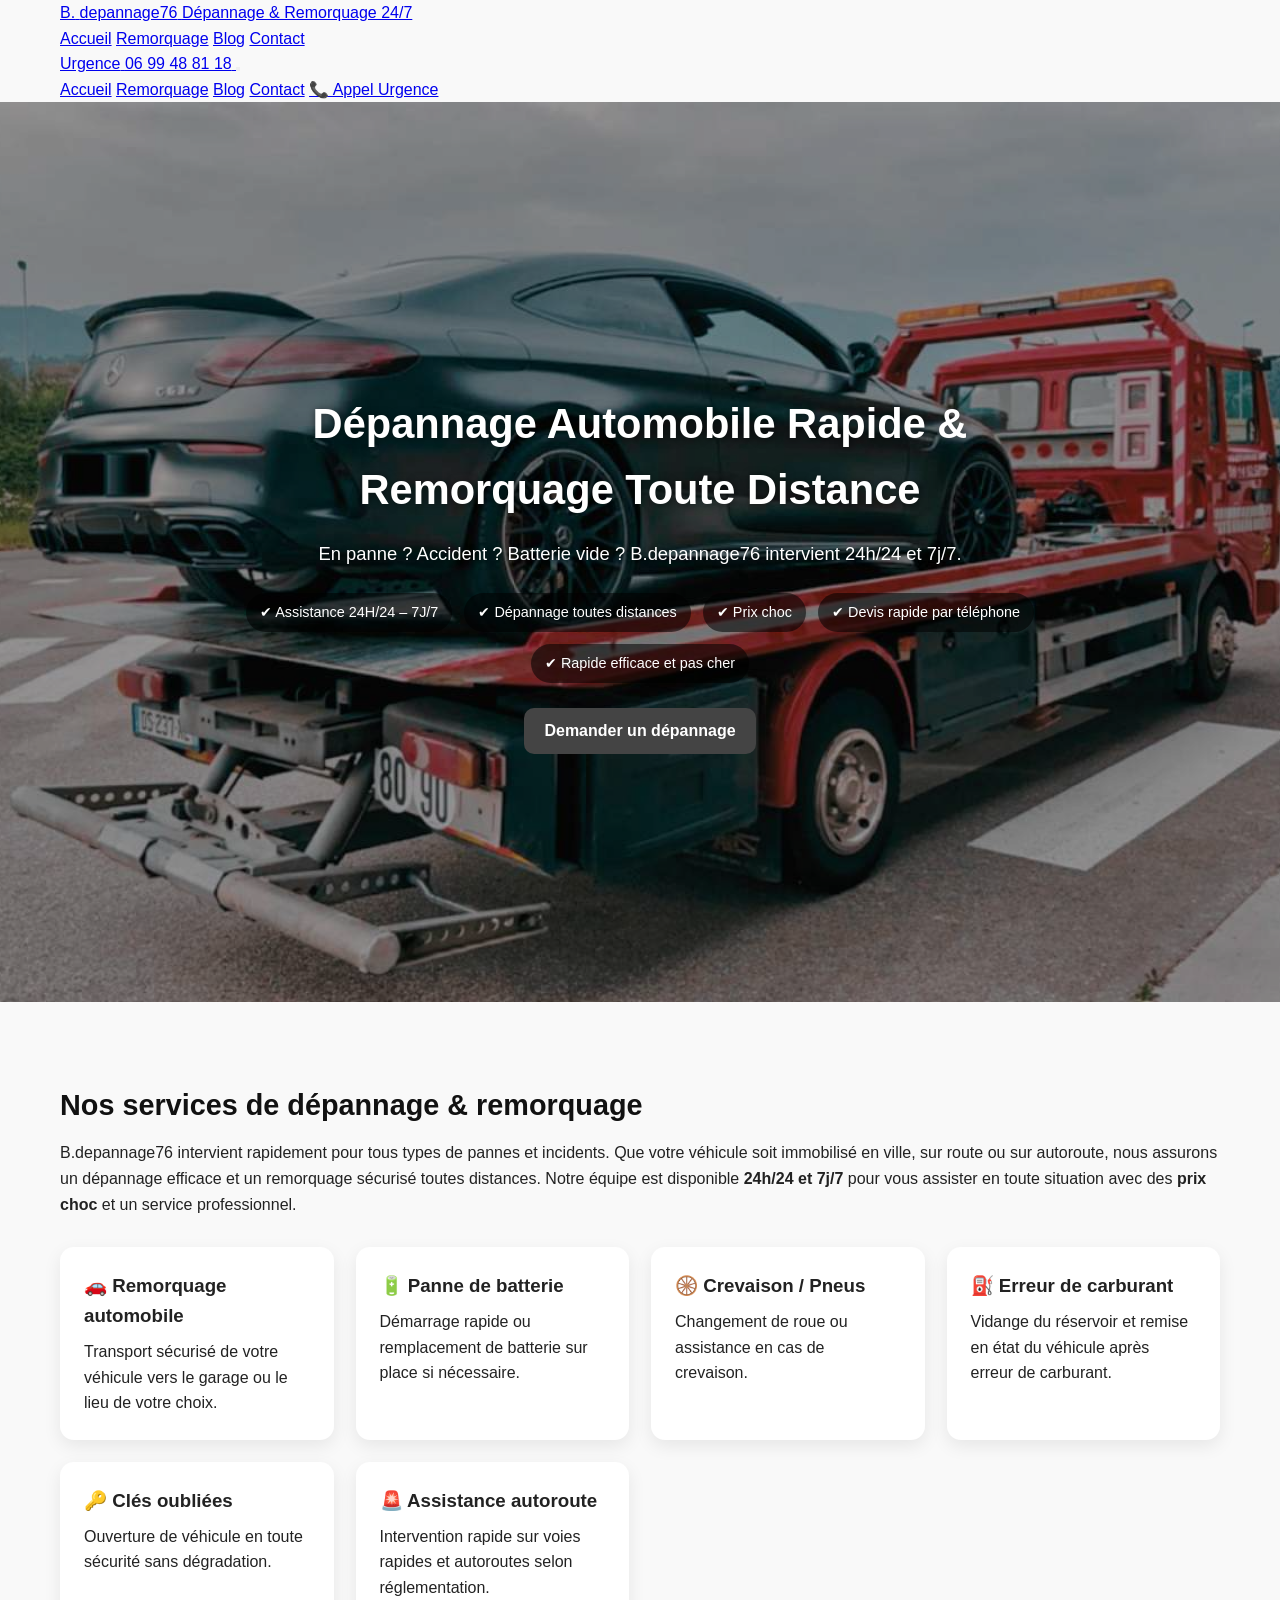
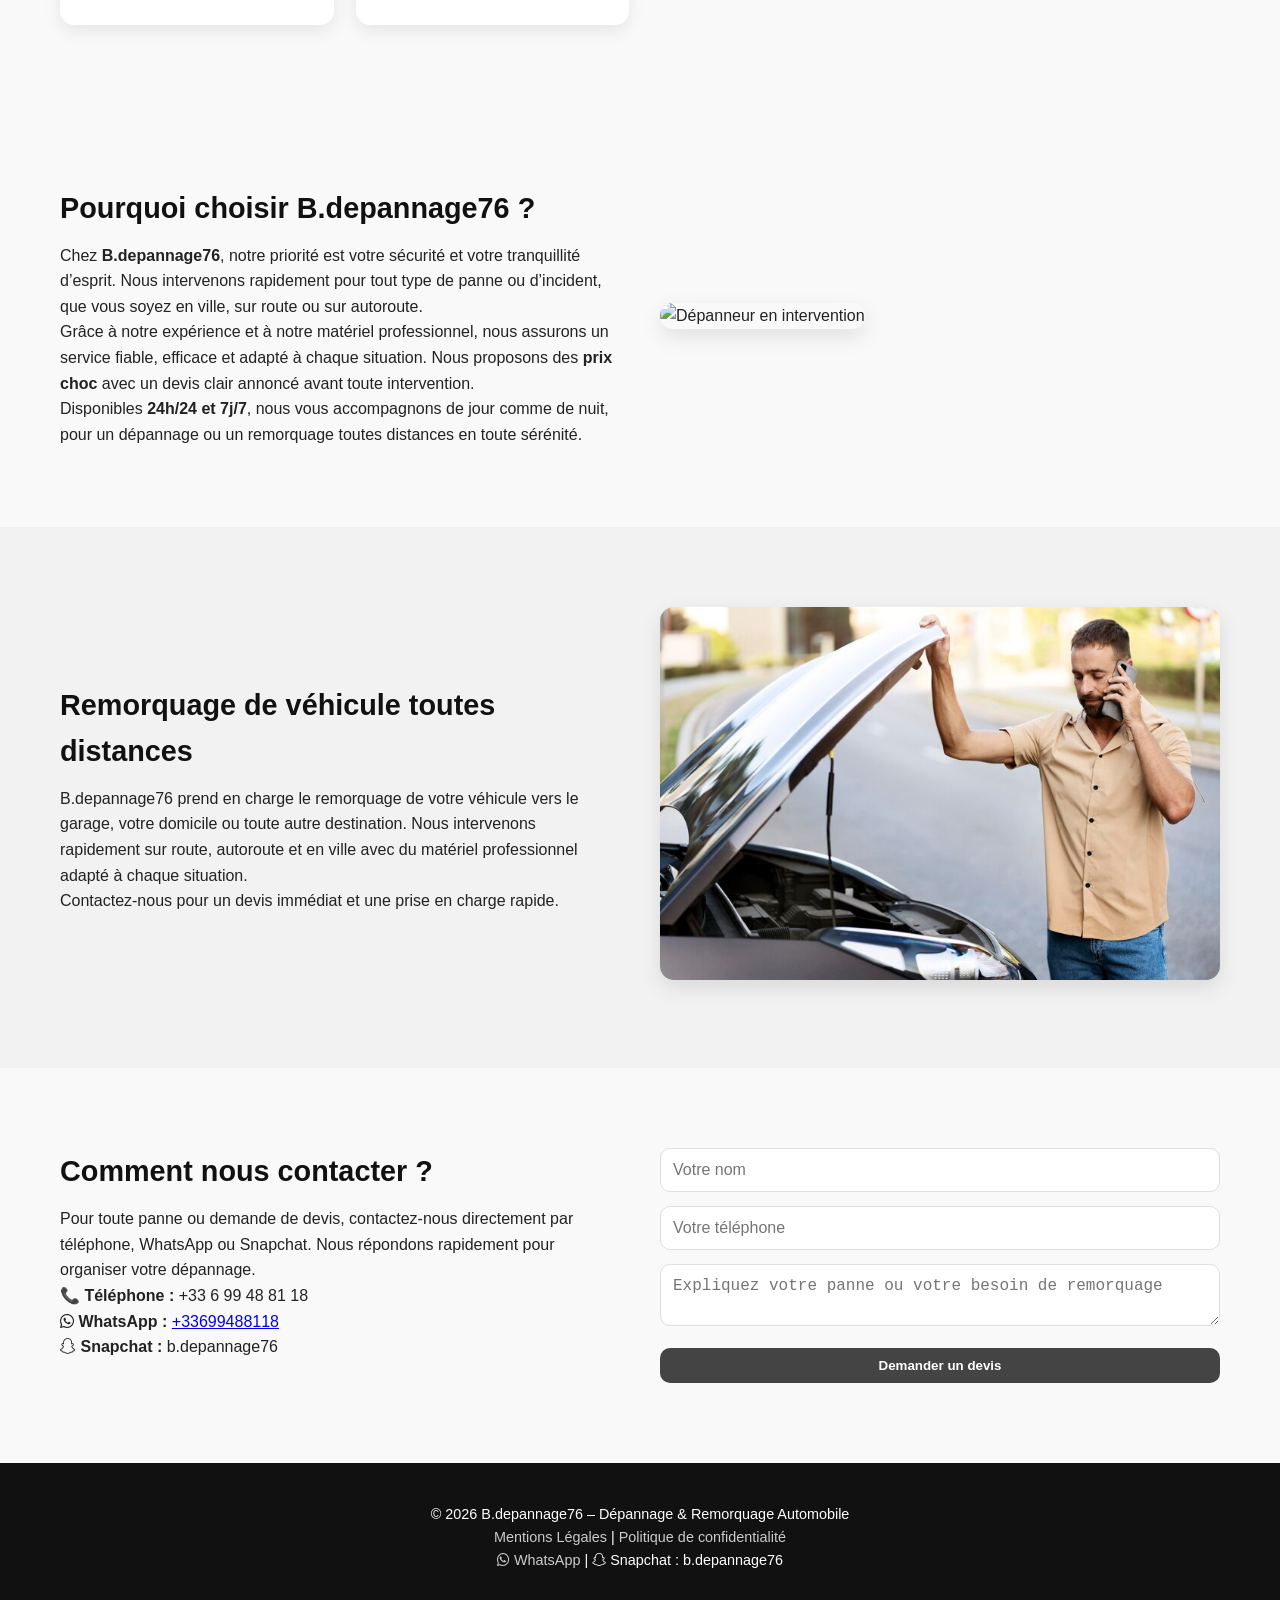
==== index.html @ 9de4a9de "Add files via upload" ====
<!DOCTYPE html>
<html lang="fr">
<head>
    <meta charset="UTF-8">
    <meta name="viewport" content="width=device-width, initial-scale=1.0">
    <title>B.depannage76 – Dépannage & Remorquage 24/7</title>
    <link rel="stylesheet" href="Design/style.css">

    <!-- Font Awesome (logos officiels) -->
    <link rel="stylesheet" href="https://cdnjs.cloudflare.com/ajax/libs/font-awesome/6.5.0/css/all.min.css">
</head>
<body>
   
    <header class="site-header">
  <div class="container header-inner">

    <!-- Brand -->
    <a class="brand" href="index.html" aria-label="B.depannage76 Accueil">
      <span class="brand-logo">B.</span>
      <span class="brand-text">
        <span class="brand-name">depannage76</span>
        <span class="brand-tagline">Dépannage & Remorquage 24/7</span>
      </span>
    </a>

    <!-- Navigation (desktop) -->
    <nav class="site-nav" id="site-nav" aria-label="Navigation principale">
      <a href="index.html" class="nav-link">Accueil</a>
      <a href="remorquage.html" class="nav-link">Remorquage</a>
      <a href="blog.html" class="nav-link">Blog</a>
      <a href="contact.html" class="nav-link">Contact</a>
    </nav>

    <!-- Actions -->
    <div class="header-actions">
      <a class="header-phone" href="tel:+33699488118" aria-label="Appeler le numéro d'urgence">
        <span class="phone-dot" aria-hidden="true"></span>
        <span class="phone-text">Urgence</span>
        <span class="phone-number">06 99 48 81 18</span>
      </a>

      <!-- Hamburger (mobile) -->
      <button class="menu-btn" id="menu-btn" aria-label="Ouvrir le menu" aria-expanded="false" aria-controls="mobile-menu">
        <span class="menu-bars" aria-hidden="true"></span>
      </button>
    </div>

  </div>

  <!-- Mobile menu -->
  <div class="mobile-menu" id="mobile-menu">
    <div class="mobile-menu-inner container">
      <a href="index.html" class="mobile-link">Accueil</a>
      <a href="remorquage.html" class="mobile-link">Remorquage</a>
      <a href="blog.html" class="mobile-link">Blog</a>
      <a href="contact.html" class="mobile-link">Contact</a>

      <a class="mobile-call" href="tel:+33699488118">📞 Appel Urgence</a>
    </div>
  </div>
</header>



 <section class="hero">
    <img src="Images/depannage.jpg" alt="Voiture dépannage" class="hero-img">
    <div class="hero-content">
        <h1>Dépannage Automobile Rapide & Remorquage Toute Distance</h1>
        <p>En panne ? Accident ? Batterie vide ? B.depannage76 intervient 24h/24 et 7j/7.</p>

        <div class="hero-features">
            <span>✔ Assistance 24H/24 – 7J/7</span>
            <span>✔ Dépannage toutes distances</span>
            <span>✔ Prix choc</span>
            <span>✔ Devis rapide par téléphone</span>
            <span>✔ Rapide efficace et pas cher</span>
        </div>

        <a href="tel:+33699488118" class="btn btn-primary">Demander un dépannage</a>
    </div>
</section>

   <!-- SERVICES -->
<section id="services" class="section services-section">
  <div class="container">
    
    <h2>Nos services de dépannage & remorquage</h2>

    <p class="services-intro">
      B.depannage76 intervient rapidement pour tous types de pannes et incidents.
      Que votre véhicule soit immobilisé en ville, sur route ou sur autoroute,
      nous assurons un dépannage efficace et un remorquage sécurisé toutes distances.
      Notre équipe est disponible <strong>24h/24 et 7j/7</strong> pour vous assister
      en toute situation avec des <strong>prix choc</strong> et un service professionnel.
    </p>

    <div class="services-grid">
      <div class="service-box">
        <h3>🚗 Remorquage automobile</h3>
        <p>Transport sécurisé de votre véhicule vers le garage ou le lieu de votre choix.</p>
      </div>

      <div class="service-box">
        <h3>🔋 Panne de batterie</h3>
        <p>Démarrage rapide ou remplacement de batterie sur place si nécessaire.</p>
      </div>

      <div class="service-box">
        <h3>🛞 Crevaison / Pneus</h3>
        <p>Changement de roue ou assistance en cas de crevaison.</p>
      </div>

      <div class="service-box">
        <h3>⛽ Erreur de carburant</h3>
        <p>Vidange du réservoir et remise en état du véhicule après erreur de carburant.</p>
      </div>

      <div class="service-box">
        <h3>🔑 Clés oubliées</h3>
        <p>Ouverture de véhicule en toute sécurité sans dégradation.</p>
      </div>

      <div class="service-box">
        <h3>🚨 Assistance autoroute</h3>
        <p>Intervention rapide sur voies rapides et autoroutes selon réglementation.</p>
      </div>
    </div>

  </div>
</section>

    <!-- POURQUOI CHOISIR -->
    <section id="avantages" class="section">
        <div class="container about-grid">
            
            <div>
                <h2>Pourquoi choisir B.depannage76 ?</h2>
                <p>
                    Chez <strong>B.depannage76</strong>, notre priorité est votre sécurité et votre tranquillité d’esprit.
                    Nous intervenons rapidement pour tout type de panne ou d’incident, que vous soyez en ville,
                    sur route ou sur autoroute.
                </p>

                <p>
                    Grâce à notre expérience et à notre matériel professionnel, nous assurons un service fiable,
                    efficace et adapté à chaque situation. Nous proposons des <strong>prix choc</strong> avec
                    un devis clair annoncé avant toute intervention.
                </p>

                <p>
                    Disponibles <strong>24h/24 et 7j/7</strong>, nous vous accompagnons de jour comme de nuit,
                    pour un dépannage ou un remorquage toutes distances en toute sérénité.
                </p>
            </div>

            <div>
                <img src="https://images.unsplash.com/photo-1600661653561-629509216228?q=80&w=1200&auto=format&fit=crop" alt="Dépanneur en intervention">
            </div>

        </div>
    </section>

    <!-- REMORQUAGE -->
    <section class="section section-light">
        <div class="container about-grid">
            <div>
                <h2>Remorquage de véhicule toutes distances</h2>
                <p>
                    B.depannage76 prend en charge le remorquage de votre véhicule vers le garage,
                    votre domicile ou toute autre destination. Nous intervenons rapidement sur route,
                    autoroute et en ville avec du matériel professionnel adapté à chaque situation.
                </p>
                <p>
                    Contactez-nous pour un devis immédiat et une prise en charge rapide.
                </p>
            </div>

            <div>
                <img src="Images/appel.jpg" alt="Remorquage de véhicule">
            </div>
        </div>
    </section>

    <!-- CONTACT -->
    <section id="contact" class="section">
        <div class="container contact-grid">
            <div>
                <h2>Comment nous contacter ?</h2>
                <p>
                    Pour toute panne ou demande de devis, contactez-nous directement par téléphone,
                    WhatsApp ou Snapchat. Nous répondons rapidement pour organiser votre dépannage.
                </p>

                <p><strong>📞 Téléphone :</strong> +33 6 99 48 81 18</p>

                <p>
                    <i class="fa-brands fa-whatsapp"></i>
                    <strong>WhatsApp :</strong> 
                    <a href="https://wa.me/33699488118" target="_blank">+33699488118</a>
                </p>

                <p>
                    <i class="fa-brands fa-snapchat"></i>
                    <strong>Snapchat :</strong> b.depannage76
                </p>
            </div>

            <form class="contact-form">
                <input type="text" placeholder="Votre nom" required>
                <input type="tel" placeholder="Votre téléphone" required>
                <textarea placeholder="Expliquez votre panne ou votre besoin de remorquage"></textarea>
                <button type="submit" class="btn btn-primary">Demander un devis</button>
            </form>
        </div>
    </section>

    <!-- FOOTER -->
    <footer class="footer">
        <p>© 2026 B.depannage76 – Dépannage & Remorquage Automobile</p>
        <p>
            <a href="#">Mentions Légales</a> | 
            <a href="#">Politique de confidentialité</a>
        </p>
        <p>
            <a href="https://wa.me/33699488118" target="_blank">
                <i class="fa-brands fa-whatsapp"></i> WhatsApp
            </a> |
            <span>
                <i class="fa-brands fa-snapchat"></i> Snapchat : b.depannage76
            </span>
        </p>
    </footer>

    <!-- BOUTON APPEL MOBILE -->
    <div class="call-fixed">
        <a href="tel:+33699488118">📞 Appel Dépannage Urgence</a>
    </div>
<script>
  const btn = document.getElementById('menu-btn');
  const menu = document.getElementById('mobile-menu');

  btn.addEventListener('click', () => {
    const isOpen = menu.classList.toggle('open');
    btn.setAttribute('aria-expanded', isOpen ? 'true' : 'false');
  });
</script>


</body>
</html>
---- Design/style.css ----
/* =========================================================
   RESET + BASE
========================================================= */
* {
  margin: 0;
  padding: 0;
  box-sizing: border-box;
}

html, body {
  width: 100%;
}

body {
  font-family: "Segoe UI", Tahoma, Geneva, Verdana, sans-serif;
  line-height: 1.6;
  color: #222;
  background: #f9f9f9;
}

/* =========================================================
   CONTAINER
========================================================= */
.container {
  width: 100%;
  max-width: 1200px;
  margin: auto;
  padding: 0 20px;
}

/* =========================================================
   TOPBAR
========================================================= */
.topbar {
  background: #111;
  color: #fff;
  text-align: center;
  font-weight: 700;
  padding: 8px 10px;
  font-size: 0.9rem;
}

/* =========================================================
   HEADER PRO (LOGO + NAV + BOUTON URGENCE + MENU MOBILE)
   IMPORTANT : ce header utilise tes classes actuelles :
   .header .header-content .logo .nav .btn-call .menu-toggle
========================================================= */
.header {
  position: sticky;
  top: 0;
  z-index: 2000;
  background: rgba(255, 255, 255, 0.92);
  backdrop-filter: blur(8px);
  border-bottom: 1px solid rgba(0,0,0,0.06);
}

/* structure propre */
.header-content {
  display: flex;
  align-items: center;
  justify-content: space-between;
  gap: 16px;
  padding: 12px 0;
  position: relative;
}

/* Logo */
.logo {
  display: flex;
  align-items: center;
  gap: 10px;
  font-weight: 900;
  color: #111;
  text-decoration: none;
  white-space: nowrap;
  font-size: 1.35rem;
}

/* NAV desktop */
.nav {
  display: flex;
  align-items: center;
  gap: 22px;
}

.nav a {
  position: relative;
  text-decoration: none;
  color: #222;
  font-weight: 650;
  font-size: 0.95rem;
  padding: 10px 2px;
  opacity: 0.9;
  transition: opacity .2s, color .2s;
}

.nav a:hover {
  opacity: 1;
  color: #000;
}

/* underline hover */
.nav a::after {
  content: "";
  position: absolute;
  left: 0;
  bottom: 4px;
  width: 0%;
  height: 2px;
  background: #111;
  border-radius: 999px;
  transition: width .2s;
}

.nav a:hover::after {
  width: 100%;
}

/* Bouton urgence (desktop) */
.btn-call {
  display: inline-flex;
  align-items: center;
  gap: 10px;
  padding: 10px 14px;
  border-radius: 999px;
  background: #111;
  color: #fff;
  text-decoration: none;
  font-weight: 800;
  white-space: nowrap;
  box-shadow: 0 6px 18px rgba(0,0,0,0.12);
  transition: transform .15s, box-shadow .15s;
}

.btn-call:hover {
  transform: translateY(-1px);
  box-shadow: 0 10px 24px rgba(0,0,0,0.16);
}

/* Menu burger (mobile) */
.menu-toggle {
  display: none;
  width: 44px;
  height: 44px;
  border-radius: 12px;
  border: 1px solid rgba(0,0,0,0.10);
  background: #fff;
  cursor: pointer;
  position: relative;
}

/* On dessine les 3 barres */
.menu-toggle::before,
.menu-toggle::after,
.menu-toggle span {
  content: "";
  position: absolute;
  left: 50%;
  width: 20px;
  height: 2px;
  background: #111;
  border-radius: 999px;
  transform: translateX(-50%);
}

.menu-toggle::before { top: 14px; }
.menu-toggle span     { top: 21px; }
.menu-toggle::after  { top: 28px; }

/* =========================================================
   BUTTONS GENERIQUES
========================================================= */
.btn {
  display: inline-block;
  text-decoration: none;
  padding: 10px 20px;
  border-radius: 10px;
  font-weight: 800;
  cursor: pointer;
  border: none;
  transition: .2s;
}

.btn-primary {
  background: #444;
  color: #fff;
}

.btn-primary:hover {
  background: #222;
}

/* =========================================================
   HERO
========================================================= */
.hero {
  position: relative;
  min-height: 100vh;
  display: flex;
  align-items: center;
  justify-content: center;
  text-align: center;
  padding: 100px 20px 60px;
  overflow: hidden;
}

/* image hero en <img class="hero-img"> */
.hero-img {
  position: absolute;
  inset: 0;
  width: 100%;
  height: 100%;
  object-fit: cover;
  object-position: center;
  z-index: -2;
}

/* léger voile pour lisibilité */
.hero::before {
  content: "";
  position: absolute;
  inset: 0;
  background: rgba(0,0,0,0.35);
  z-index: -1;
}

.hero-content {
  position: relative;
  z-index: 1;
  max-width: 900px;
}

.hero h1 {
  font-size: 2.6rem;
  margin-bottom: 15px;
  color: #fff;
  text-shadow: 1px 1px 8px rgba(0,0,0,0.6);
}

.hero p {
  font-size: 1.15rem;
  margin-bottom: 25px;
  color: #fff;
  text-shadow: 1px 1px 6px rgba(0,0,0,0.6);
}

.hero-features {
  display: flex;
  flex-wrap: wrap;
  justify-content: center;
  gap: 12px;
  margin-bottom: 25px;
}

.hero-features span {
  background: rgba(0,0,0,0.55);
  padding: 8px 14px;
  border-radius: 999px;
  font-size: 0.9rem;
  color: #fff;
}

/* =========================================================
   SECTIONS
========================================================= */
.section {
  padding: 80px 0;
}

.section-light {
  background: #f2f2f2;
}

.section h2 {
  margin-bottom: 12px;
  font-size: 1.8rem;
  color: #111;
}

/* =========================================================
   SERVICES
========================================================= */
.services-grid {
  display: grid;
  grid-template-columns: repeat(auto-fit, minmax(250px, 1fr));
  gap: 22px;
  margin-top: 30px;
}

.service-box {
  background: #fff;
  padding: 24px;
  border-radius: 14px;
  box-shadow: 0 6px 18px rgba(0,0,0,0.08);
  transition: transform .2s, box-shadow .2s;
}

.service-box:hover {
  transform: translateY(-4px);
  box-shadow: 0 10px 26px rgba(0,0,0,0.12);
}

.service-box h3 {
  margin-bottom: 8px;
}

/* =========================================================
   ABOUT GRID
========================================================= */
.about-grid {
  display: grid;
  grid-template-columns: 1fr 1fr;
  gap: 40px;
  align-items: center;
}

.about-grid img {
  width: 100%;
  border-radius: 14px;
  box-shadow: 0 8px 22px rgba(0,0,0,0.10);
}

/* =========================================================
   CONTACT
========================================================= */
.contact-grid {
  display: grid;
  grid-template-columns: 1fr 1fr;
  gap: 40px;
}

.contact-form input,
.contact-form textarea {
  width: 100%;
  padding: 12px 12px;
  margin-bottom: 14px;
  border: 1px solid #ddd;
  border-radius: 10px;
  font-size: 1rem;
  outline: none;
}

.contact-form input:focus,
.contact-form textarea:focus {
  border-color: #999;
}

.contact-form button {
  width: 100%;
}

/* =========================================================
   FOOTER
========================================================= */
.footer {
  background: #111;
  color: #fff;
  text-align: center;
  padding: 40px 20px;
  font-size: 0.9rem;
}

.footer a {
  color: #ccc;
  text-decoration: none;
}

.footer a:hover {
  text-decoration: underline;
}

/* =========================================================
   BOUTON APPEL FIXE (MOBILE)
========================================================= */
.call-fixed {
  display: none;
  position: fixed;
  bottom: 18px;
  left: 50%;
  transform: translateX(-50%);
  z-index: 3000;
  width: calc(100% - 24px);
  max-width: 420px;
}

.call-fixed a {
  display: block;
  width: 100%;
  text-align: center;
  background: #111;
  color: #fff;
  padding: 14px 18px;
  border-radius: 999px;
  text-decoration: none;
  font-weight: 900;
  box-shadow: 0 10px 24px rgba(0,0,0,0.18);
}

/* =========================================================
   RESPONSIVE
========================================================= */
@media (max-width: 992px) {
  .about-grid,
  .contact-grid {
    grid-template-columns: 1fr;
  }

  .hero h1 { font-size: 2.1rem; }
  .hero p { font-size: 1rem; }
}

@media (max-width: 900px) {
  /* nav disparaît + burger apparaît */
  .nav { display: none; }
  .menu-toggle { display: inline-block; }

  /* bouton urgence desktop peut rester OU disparaître */
  .btn-call {
    padding: 10px 12px;
    font-size: 0.95rem;
  }
}

/* menu mobile déroulant (utilise .nav.active) */
@media (max-width: 768px) {
  .btn-call { display: none; } /* plus propre : on utilise call-fixed */

  .nav {
    position: absolute;
    top: 64px;
    left: 0;
    width: 100%;
    background: #fff;
    flex-direction: column;
    align-items: center;
    display: none;
    padding: 12px 0 16px;
    border-top: 1px solid rgba(0,0,0,0.06);
    box-shadow: 0 10px 24px rgba(0,0,0,0.10);
    z-index: 2500;
  }

  .nav a {
    width: 100%;
    text-align: center;
    padding: 14px 0;
    border-top: 1px solid #eee;
    font-size: 1rem;
  }

  .nav.active {
    display: flex;
  }

  .hero { padding-top: 120px; }
  .call-fixed { display: block; }
}

@media (max-width: 520px) {
  .logo { font-size: 1.15rem; }
  .hero h1 { font-size: 1.7rem; }
  .hero p  { font-size: 0.95rem; }
}
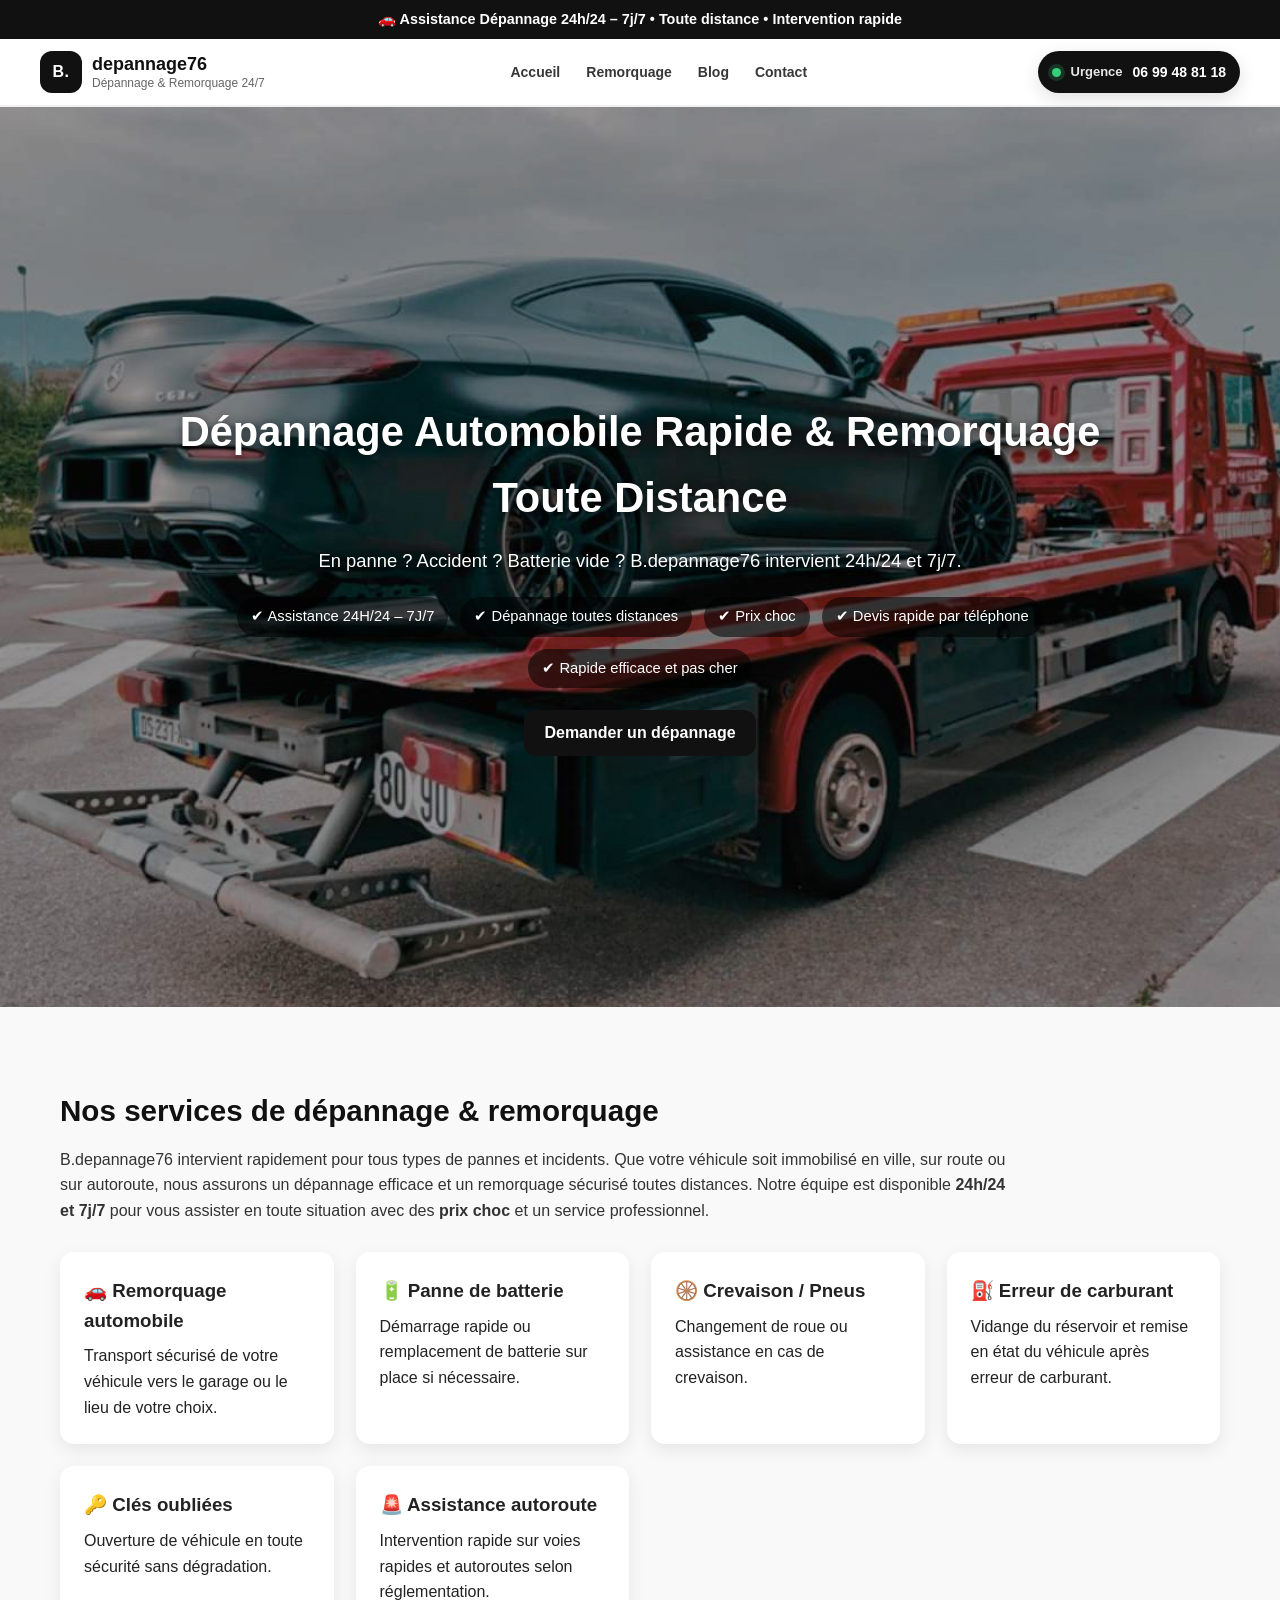
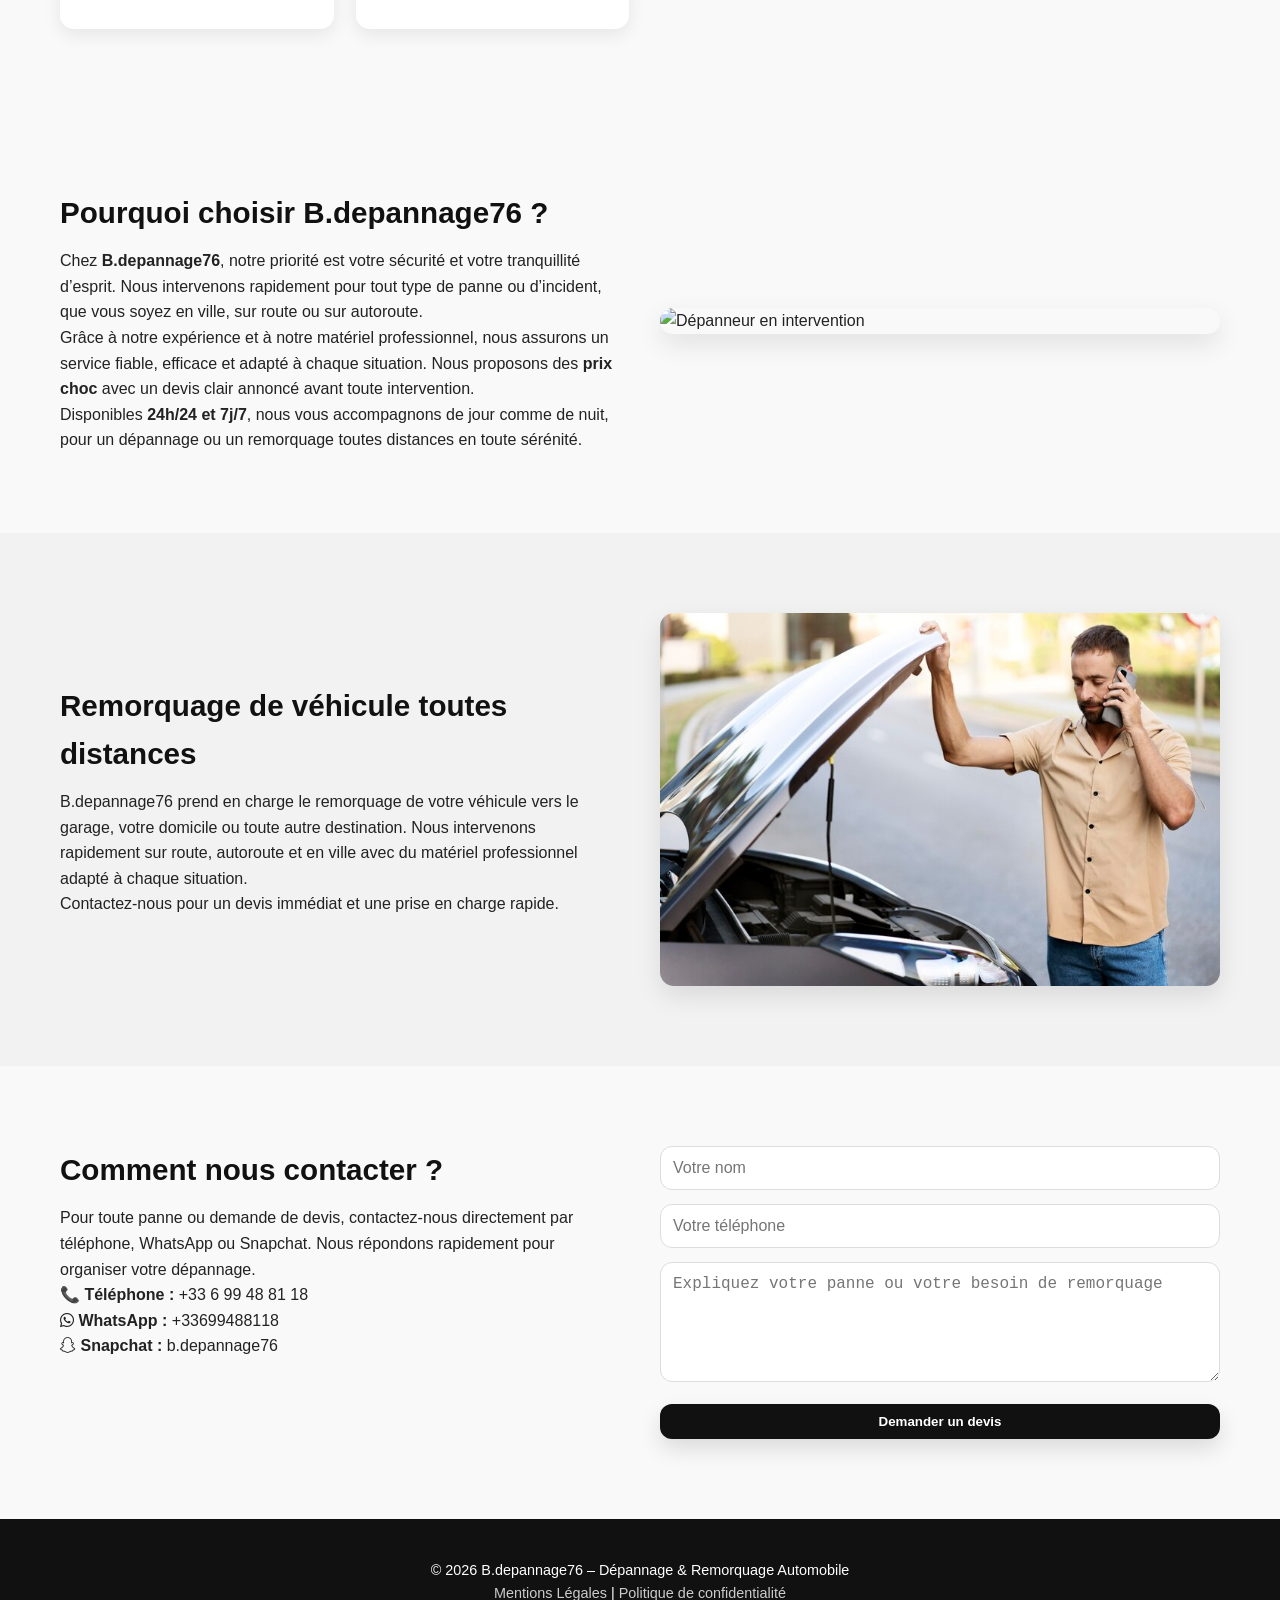
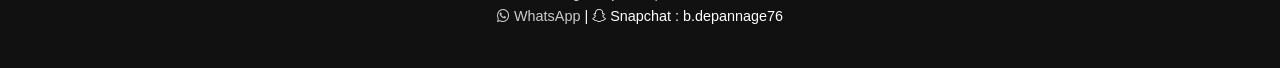
==== commit da90425f: "Add files via upload" ====
--- a/index.html
+++ b/index.html
@@ -1,250 +1,252 @@
 <!DOCTYPE html>
 <html lang="fr">
 <head>
-    <meta charset="UTF-8">
-    <meta name="viewport" content="width=device-width, initial-scale=1.0">
-    <title>B.depannage76 – Dépannage & Remorquage 24/7</title>
-    <link rel="stylesheet" href="Design/style.css">
-
-    <!-- Font Awesome (logos officiels) -->
-    <link rel="stylesheet" href="https://cdnjs.cloudflare.com/ajax/libs/font-awesome/6.5.0/css/all.min.css">
+  <meta charset="UTF-8" />
+  <meta name="viewport" content="width=device-width, initial-scale=1.0" />
+  <title>B.depannage76 – Dépannage & Remorquage 24/7</title>
+
+  <!-- CSS -->
+  <link rel="stylesheet" href="Design/style.css" />
+
+  <!-- Font Awesome -->
+  <link rel="stylesheet" href="https://cdnjs.cloudflare.com/ajax/libs/font-awesome/6.5.0/css/all.min.css" />
 </head>
 <body>
-   
-    <header class="site-header">
-  <div class="container header-inner">
-
-    <!-- Brand -->
-    <a class="brand" href="index.html" aria-label="B.depannage76 Accueil">
-      <span class="brand-logo">B.</span>
-      <span class="brand-text">
-        <span class="brand-name">depannage76</span>
-        <span class="brand-tagline">Dépannage & Remorquage 24/7</span>
+
+  <!-- TOPBAR -->
+  <div class="topbar">
+    🚗 Assistance Dépannage 24h/24 – 7j/7 • Toute distance • Intervention rapide
+  </div>
+
+  <!-- HEADER -->
+  <header class="site-header">
+    <div class="container header-inner">
+
+      <!-- Brand -->
+      <a class="brand" href="index.html" aria-label="B.depannage76 Accueil">
+        <span class="brand-logo">B.</span>
+        <span class="brand-text">
+          <span class="brand-name">depannage76</span>
+          <span class="brand-tagline">Dépannage & Remorquage 24/7</span>
+        </span>
+      </a>
+
+      <!-- Navigation (desktop) -->
+      <nav class="site-nav" id="site-nav" aria-label="Navigation principale">
+        <a href="index.html" class="nav-link">Accueil</a>
+        <a href="remorquage.html" class="nav-link">Remorquage</a>
+        <a href="blog.html" class="nav-link">Blog</a>
+        <a href="contact.html" class="nav-link">Contact</a>
+      </nav>
+
+      <!-- Actions -->
+      <div class="header-actions">
+        <a class="header-phone" href="tel:+33699488118" aria-label="Appeler le numéro d'urgence">
+          <span class="phone-dot" aria-hidden="true"></span>
+          <span class="phone-text">Urgence</span>
+          <span class="phone-number">06 99 48 81 18</span>
+        </a>
+
+        <!-- Hamburger (mobile) -->
+        <button class="menu-btn" id="menu-btn" aria-label="Ouvrir le menu" aria-expanded="false" aria-controls="mobile-menu">
+          <span class="menu-bars" aria-hidden="true"></span>
+        </button>
+      </div>
+
+    </div>
+
+    <!-- Mobile menu -->
+    <div class="mobile-menu" id="mobile-menu">
+      <div class="mobile-menu-inner container">
+        <a href="index.html" class="mobile-link">Accueil</a>
+        <a href="remorquage.html" class="mobile-link">Remorquage</a>
+        <a href="blog.html" class="mobile-link">Blog</a>
+        <a href="contact.html" class="mobile-link">Contact</a>
+        <a class="mobile-call" href="tel:+33699488118">📞 Appel Urgence</a>
+      </div>
+    </div>
+  </header>
+
+  <!-- HERO -->
+  <section class="hero">
+    <img src="Images/depannage.jpg" alt="Voiture dépannage" class="hero-img" />
+    <div class="hero-content">
+      <h1>Dépannage Automobile Rapide & Remorquage Toute Distance</h1>
+      <p>En panne ? Accident ? Batterie vide ? B.depannage76 intervient 24h/24 et 7j/7.</p>
+
+      <div class="hero-features">
+        <span>✔ Assistance 24H/24 – 7J/7</span>
+        <span>✔ Dépannage toutes distances</span>
+        <span>✔ Prix choc</span>
+        <span>✔ Devis rapide par téléphone</span>
+        <span>✔ Rapide efficace et pas cher</span>
+      </div>
+
+      <a href="tel:+33699488118" class="btn btn-primary">Demander un dépannage</a>
+    </div>
+  </section>
+
+  <!-- SERVICES -->
+  <section id="services" class="section services-section">
+    <div class="container">
+      <h2>Nos services de dépannage & remorquage</h2>
+
+      <p class="services-intro">
+        B.depannage76 intervient rapidement pour tous types de pannes et incidents.
+        Que votre véhicule soit immobilisé en ville, sur route ou sur autoroute,
+        nous assurons un dépannage efficace et un remorquage sécurisé toutes distances.
+        Notre équipe est disponible <strong>24h/24 et 7j/7</strong> pour vous assister
+        en toute situation avec des <strong>prix choc</strong> et un service professionnel.
+      </p>
+
+      <div class="services-grid">
+        <div class="service-box">
+          <h3>🚗 Remorquage automobile</h3>
+          <p>Transport sécurisé de votre véhicule vers le garage ou le lieu de votre choix.</p>
+        </div>
+
+        <div class="service-box">
+          <h3>🔋 Panne de batterie</h3>
+          <p>Démarrage rapide ou remplacement de batterie sur place si nécessaire.</p>
+        </div>
+
+        <div class="service-box">
+          <h3>🛞 Crevaison / Pneus</h3>
+          <p>Changement de roue ou assistance en cas de crevaison.</p>
+        </div>
+
+        <div class="service-box">
+          <h3>⛽ Erreur de carburant</h3>
+          <p>Vidange du réservoir et remise en état du véhicule après erreur de carburant.</p>
+        </div>
+
+        <div class="service-box">
+          <h3>🔑 Clés oubliées</h3>
+          <p>Ouverture de véhicule en toute sécurité sans dégradation.</p>
+        </div>
+
+        <div class="service-box">
+          <h3>🚨 Assistance autoroute</h3>
+          <p>Intervention rapide sur voies rapides et autoroutes selon réglementation.</p>
+        </div>
+      </div>
+    </div>
+  </section>
+
+  <!-- POURQUOI CHOISIR -->
+  <section id="avantages" class="section">
+    <div class="container about-grid">
+      <div>
+        <h2>Pourquoi choisir B.depannage76 ?</h2>
+        <p>
+          Chez <strong>B.depannage76</strong>, notre priorité est votre sécurité et votre tranquillité d’esprit.
+          Nous intervenons rapidement pour tout type de panne ou d’incident, que vous soyez en ville,
+          sur route ou sur autoroute.
+        </p>
+
+        <p>
+          Grâce à notre expérience et à notre matériel professionnel, nous assurons un service fiable,
+          efficace et adapté à chaque situation. Nous proposons des <strong>prix choc</strong> avec
+          un devis clair annoncé avant toute intervention.
+        </p>
+
+        <p>
+          Disponibles <strong>24h/24 et 7j/7</strong>, nous vous accompagnons de jour comme de nuit,
+          pour un dépannage ou un remorquage toutes distances en toute sérénité.
+        </p>
+      </div>
+
+      <div>
+        <img src="https://images.unsplash.com/photo-1600661653561-629509216228?q=80&w=1200&auto=format&fit=crop" alt="Dépanneur en intervention" />
+      </div>
+    </div>
+  </section>
+
+  <!-- REMORQUAGE -->
+  <section class="section section-light">
+    <div class="container about-grid">
+      <div>
+        <h2>Remorquage de véhicule toutes distances</h2>
+        <p>
+          B.depannage76 prend en charge le remorquage de votre véhicule vers le garage,
+          votre domicile ou toute autre destination. Nous intervenons rapidement sur route,
+          autoroute et en ville avec du matériel professionnel adapté à chaque situation.
+        </p>
+        <p>Contactez-nous pour un devis immédiat et une prise en charge rapide.</p>
+      </div>
+
+      <div>
+        <img src="Images/appel.jpg" alt="Remorquage de véhicule" />
+      </div>
+    </div>
+  </section>
+
+  <!-- CONTACT -->
+  <section id="contact" class="section">
+    <div class="container contact-grid">
+      <div>
+        <h2>Comment nous contacter ?</h2>
+        <p>
+          Pour toute panne ou demande de devis, contactez-nous directement par téléphone,
+          WhatsApp ou Snapchat. Nous répondons rapidement pour organiser votre dépannage.
+        </p>
+
+        <p><strong>📞 Téléphone :</strong> +33 6 99 48 81 18</p>
+
+        <p>
+          <i class="fa-brands fa-whatsapp"></i>
+          <strong>WhatsApp :</strong>
+          <a href="https://wa.me/33699488118" target="_blank" rel="noopener">+33699488118</a>
+        </p>
+
+        <p>
+          <i class="fa-brands fa-snapchat"></i>
+          <strong>Snapchat :</strong> b.depannage76
+        </p>
+      </div>
+
+      <form class="contact-form">
+        <input type="text" placeholder="Votre nom" required />
+        <input type="tel" placeholder="Votre téléphone" required />
+        <textarea placeholder="Expliquez votre panne ou votre besoin de remorquage"></textarea>
+        <button type="submit" class="btn btn-primary">Demander un devis</button>
+      </form>
+    </div>
+  </section>
+
+  <!-- FOOTER -->
+  <footer class="footer">
+    <p>© 2026 B.depannage76 – Dépannage & Remorquage Automobile</p>
+    <p>
+      <a href="#">Mentions Légales</a> |
+      <a href="#">Politique de confidentialité</a>
+    </p>
+    <p>
+      <a href="https://wa.me/33699488118" target="_blank" rel="noopener">
+        <i class="fa-brands fa-whatsapp"></i> WhatsApp
+      </a>
+      |
+      <span>
+        <i class="fa-brands fa-snapchat"></i> Snapchat : b.depannage76
       </span>
-    </a>
-
-    <!-- Navigation (desktop) -->
-    <nav class="site-nav" id="site-nav" aria-label="Navigation principale">
-      <a href="index.html" class="nav-link">Accueil</a>
-      <a href="remorquage.html" class="nav-link">Remorquage</a>
-      <a href="blog.html" class="nav-link">Blog</a>
-      <a href="contact.html" class="nav-link">Contact</a>
-    </nav>
-
-    <!-- Actions -->
-    <div class="header-actions">
-      <a class="header-phone" href="tel:+33699488118" aria-label="Appeler le numéro d'urgence">
-        <span class="phone-dot" aria-hidden="true"></span>
-        <span class="phone-text">Urgence</span>
-        <span class="phone-number">06 99 48 81 18</span>
-      </a>
-
-      <!-- Hamburger (mobile) -->
-      <button class="menu-btn" id="menu-btn" aria-label="Ouvrir le menu" aria-expanded="false" aria-controls="mobile-menu">
-        <span class="menu-bars" aria-hidden="true"></span>
-      </button>
-    </div>
-
+    </p>
+  </footer>
+
+  <!-- BOUTON APPEL MOBILE -->
+  <div class="call-fixed">
+    <a href="tel:+33699488118">📞 Appel Dépannage Urgence</a>
   </div>
 
-  <!-- Mobile menu -->
-  <div class="mobile-menu" id="mobile-menu">
-    <div class="mobile-menu-inner container">
-      <a href="index.html" class="mobile-link">Accueil</a>
-      <a href="remorquage.html" class="mobile-link">Remorquage</a>
-      <a href="blog.html" class="mobile-link">Blog</a>
-      <a href="contact.html" class="mobile-link">Contact</a>
-
-      <a class="mobile-call" href="tel:+33699488118">📞 Appel Urgence</a>
-    </div>
-  </div>
-</header>
-
-
-
- <section class="hero">
-    <img src="Images/depannage.jpg" alt="Voiture dépannage" class="hero-img">
-    <div class="hero-content">
-        <h1>Dépannage Automobile Rapide & Remorquage Toute Distance</h1>
-        <p>En panne ? Accident ? Batterie vide ? B.depannage76 intervient 24h/24 et 7j/7.</p>
-
-        <div class="hero-features">
-            <span>✔ Assistance 24H/24 – 7J/7</span>
-            <span>✔ Dépannage toutes distances</span>
-            <span>✔ Prix choc</span>
-            <span>✔ Devis rapide par téléphone</span>
-            <span>✔ Rapide efficace et pas cher</span>
-        </div>
-
-        <a href="tel:+33699488118" class="btn btn-primary">Demander un dépannage</a>
-    </div>
-</section>
-
-   <!-- SERVICES -->
-<section id="services" class="section services-section">
-  <div class="container">
-    
-    <h2>Nos services de dépannage & remorquage</h2>
-
-    <p class="services-intro">
-      B.depannage76 intervient rapidement pour tous types de pannes et incidents.
-      Que votre véhicule soit immobilisé en ville, sur route ou sur autoroute,
-      nous assurons un dépannage efficace et un remorquage sécurisé toutes distances.
-      Notre équipe est disponible <strong>24h/24 et 7j/7</strong> pour vous assister
-      en toute situation avec des <strong>prix choc</strong> et un service professionnel.
-    </p>
-
-    <div class="services-grid">
-      <div class="service-box">
-        <h3>🚗 Remorquage automobile</h3>
-        <p>Transport sécurisé de votre véhicule vers le garage ou le lieu de votre choix.</p>
-      </div>
-
-      <div class="service-box">
-        <h3>🔋 Panne de batterie</h3>
-        <p>Démarrage rapide ou remplacement de batterie sur place si nécessaire.</p>
-      </div>
-
-      <div class="service-box">
-        <h3>🛞 Crevaison / Pneus</h3>
-        <p>Changement de roue ou assistance en cas de crevaison.</p>
-      </div>
-
-      <div class="service-box">
-        <h3>⛽ Erreur de carburant</h3>
-        <p>Vidange du réservoir et remise en état du véhicule après erreur de carburant.</p>
-      </div>
-
-      <div class="service-box">
-        <h3>🔑 Clés oubliées</h3>
-        <p>Ouverture de véhicule en toute sécurité sans dégradation.</p>
-      </div>
-
-      <div class="service-box">
-        <h3>🚨 Assistance autoroute</h3>
-        <p>Intervention rapide sur voies rapides et autoroutes selon réglementation.</p>
-      </div>
-    </div>
-
-  </div>
-</section>
-
-    <!-- POURQUOI CHOISIR -->
-    <section id="avantages" class="section">
-        <div class="container about-grid">
-            
-            <div>
-                <h2>Pourquoi choisir B.depannage76 ?</h2>
-                <p>
-                    Chez <strong>B.depannage76</strong>, notre priorité est votre sécurité et votre tranquillité d’esprit.
-                    Nous intervenons rapidement pour tout type de panne ou d’incident, que vous soyez en ville,
-                    sur route ou sur autoroute.
-                </p>
-
-                <p>
-                    Grâce à notre expérience et à notre matériel professionnel, nous assurons un service fiable,
-                    efficace et adapté à chaque situation. Nous proposons des <strong>prix choc</strong> avec
-                    un devis clair annoncé avant toute intervention.
-                </p>
-
-                <p>
-                    Disponibles <strong>24h/24 et 7j/7</strong>, nous vous accompagnons de jour comme de nuit,
-                    pour un dépannage ou un remorquage toutes distances en toute sérénité.
-                </p>
-            </div>
-
-            <div>
-                <img src="https://images.unsplash.com/photo-1600661653561-629509216228?q=80&w=1200&auto=format&fit=crop" alt="Dépanneur en intervention">
-            </div>
-
-        </div>
-    </section>
-
-    <!-- REMORQUAGE -->
-    <section class="section section-light">
-        <div class="container about-grid">
-            <div>
-                <h2>Remorquage de véhicule toutes distances</h2>
-                <p>
-                    B.depannage76 prend en charge le remorquage de votre véhicule vers le garage,
-                    votre domicile ou toute autre destination. Nous intervenons rapidement sur route,
-                    autoroute et en ville avec du matériel professionnel adapté à chaque situation.
-                </p>
-                <p>
-                    Contactez-nous pour un devis immédiat et une prise en charge rapide.
-                </p>
-            </div>
-
-            <div>
-                <img src="Images/appel.jpg" alt="Remorquage de véhicule">
-            </div>
-        </div>
-    </section>
-
-    <!-- CONTACT -->
-    <section id="contact" class="section">
-        <div class="container contact-grid">
-            <div>
-                <h2>Comment nous contacter ?</h2>
-                <p>
-                    Pour toute panne ou demande de devis, contactez-nous directement par téléphone,
-                    WhatsApp ou Snapchat. Nous répondons rapidement pour organiser votre dépannage.
-                </p>
-
-                <p><strong>📞 Téléphone :</strong> +33 6 99 48 81 18</p>
-
-                <p>
-                    <i class="fa-brands fa-whatsapp"></i>
-                    <strong>WhatsApp :</strong> 
-                    <a href="https://wa.me/33699488118" target="_blank">+33699488118</a>
-                </p>
-
-                <p>
-                    <i class="fa-brands fa-snapchat"></i>
-                    <strong>Snapchat :</strong> b.depannage76
-                </p>
-            </div>
-
-            <form class="contact-form">
-                <input type="text" placeholder="Votre nom" required>
-                <input type="tel" placeholder="Votre téléphone" required>
-                <textarea placeholder="Expliquez votre panne ou votre besoin de remorquage"></textarea>
-                <button type="submit" class="btn btn-primary">Demander un devis</button>
-            </form>
-        </div>
-    </section>
-
-    <!-- FOOTER -->
-    <footer class="footer">
-        <p>© 2026 B.depannage76 – Dépannage & Remorquage Automobile</p>
-        <p>
-            <a href="#">Mentions Légales</a> | 
-            <a href="#">Politique de confidentialité</a>
-        </p>
-        <p>
-            <a href="https://wa.me/33699488118" target="_blank">
-                <i class="fa-brands fa-whatsapp"></i> WhatsApp
-            </a> |
-            <span>
-                <i class="fa-brands fa-snapchat"></i> Snapchat : b.depannage76
-            </span>
-        </p>
-    </footer>
-
-    <!-- BOUTON APPEL MOBILE -->
-    <div class="call-fixed">
-        <a href="tel:+33699488118">📞 Appel Dépannage Urgence</a>
-    </div>
-<script>
-  const btn = document.getElementById('menu-btn');
-  const menu = document.getElementById('mobile-menu');
-
-  btn.addEventListener('click', () => {
-    const isOpen = menu.classList.toggle('open');
-    btn.setAttribute('aria-expanded', isOpen ? 'true' : 'false');
-  });
-</script>
-
+  <!-- JS MENU MOBILE -->
+  <script>
+    const btn = document.getElementById('menu-btn');
+    const menu = document.getElementById('mobile-menu');
+
+    btn.addEventListener('click', () => {
+      const isOpen = menu.classList.toggle('open');
+      btn.setAttribute('aria-expanded', isOpen ? 'true' : 'false');
+    });
+  </script>
 
 </body>
 </html>
--- a/Design/style.css
+++ b/Design/style.css
@@ -1,463 +1,430 @@
 /* =========================================================
    RESET + BASE
 ========================================================= */
-* {
-  margin: 0;
-  padding: 0;
-  box-sizing: border-box;
-}
-
-html, body {
-  width: 100%;
-}
-
-body {
-  font-family: "Segoe UI", Tahoma, Geneva, Verdana, sans-serif;
-  line-height: 1.6;
-  color: #222;
-  background: #f9f9f9;
-}
+*{margin:0;padding:0;box-sizing:border-box}
+html,body{width:100%}
+body{
+  font-family:"Segoe UI",Tahoma,Geneva,Verdana,sans-serif;
+  line-height:1.6;
+  color:#222;
+  background:#f9f9f9;
+}
+
+/* liens : pas de bleu/violet */
+a,
+a:visited,
+a:hover,
+a:active{
+  color:inherit;
+  text-decoration:none;
+}
+
+/* images */
+img{max-width:100%;display:block}
 
 /* =========================================================
    CONTAINER
 ========================================================= */
-.container {
-  width: 100%;
-  max-width: 1200px;
-  margin: auto;
-  padding: 0 20px;
+.container{
+  width:100%;
+  max-width:1200px;
+  margin:0 auto;
+  padding:0 20px;
 }
 
 /* =========================================================
    TOPBAR
 ========================================================= */
-.topbar {
-  background: #111;
-  color: #fff;
-  text-align: center;
-  font-weight: 700;
-  padding: 8px 10px;
-  font-size: 0.9rem;
-}
-
-/* =========================================================
-   HEADER PRO (LOGO + NAV + BOUTON URGENCE + MENU MOBILE)
-   IMPORTANT : ce header utilise tes classes actuelles :
-   .header .header-content .logo .nav .btn-call .menu-toggle
-========================================================= */
-.header {
-  position: sticky;
-  top: 0;
-  z-index: 2000;
-  background: rgba(255, 255, 255, 0.92);
-  backdrop-filter: blur(8px);
-  border-bottom: 1px solid rgba(0,0,0,0.06);
-}
-
-/* structure propre */
-.header-content {
-  display: flex;
-  align-items: center;
-  justify-content: space-between;
-  gap: 16px;
-  padding: 12px 0;
-  position: relative;
-}
-
-/* Logo */
-.logo {
-  display: flex;
-  align-items: center;
-  gap: 10px;
-  font-weight: 900;
-  color: #111;
-  text-decoration: none;
-  white-space: nowrap;
-  font-size: 1.35rem;
-}
-
-/* NAV desktop */
-.nav {
-  display: flex;
-  align-items: center;
-  gap: 22px;
-}
-
-.nav a {
-  position: relative;
-  text-decoration: none;
-  color: #222;
-  font-weight: 650;
-  font-size: 0.95rem;
-  padding: 10px 2px;
-  opacity: 0.9;
-  transition: opacity .2s, color .2s;
-}
-
-.nav a:hover {
-  opacity: 1;
-  color: #000;
-}
-
-/* underline hover */
-.nav a::after {
-  content: "";
-  position: absolute;
-  left: 0;
-  bottom: 4px;
-  width: 0%;
-  height: 2px;
-  background: #111;
-  border-radius: 999px;
-  transition: width .2s;
-}
-
-.nav a:hover::after {
-  width: 100%;
-}
-
-/* Bouton urgence (desktop) */
-.btn-call {
-  display: inline-flex;
-  align-items: center;
-  gap: 10px;
-  padding: 10px 14px;
-  border-radius: 999px;
-  background: #111;
-  color: #fff;
-  text-decoration: none;
-  font-weight: 800;
-  white-space: nowrap;
-  box-shadow: 0 6px 18px rgba(0,0,0,0.12);
-  transition: transform .15s, box-shadow .15s;
-}
-
-.btn-call:hover {
-  transform: translateY(-1px);
-  box-shadow: 0 10px 24px rgba(0,0,0,0.16);
-}
-
-/* Menu burger (mobile) */
-.menu-toggle {
-  display: none;
-  width: 44px;
-  height: 44px;
-  border-radius: 12px;
-  border: 1px solid rgba(0,0,0,0.10);
-  background: #fff;
-  cursor: pointer;
-  position: relative;
-}
-
-/* On dessine les 3 barres */
-.menu-toggle::before,
-.menu-toggle::after,
-.menu-toggle span {
-  content: "";
-  position: absolute;
-  left: 50%;
-  width: 20px;
-  height: 2px;
-  background: #111;
-  border-radius: 999px;
-  transform: translateX(-50%);
-}
-
-.menu-toggle::before { top: 14px; }
-.menu-toggle span     { top: 21px; }
-.menu-toggle::after  { top: 28px; }
-
-/* =========================================================
-   BUTTONS GENERIQUES
-========================================================= */
-.btn {
-  display: inline-block;
-  text-decoration: none;
-  padding: 10px 20px;
-  border-radius: 10px;
-  font-weight: 800;
-  cursor: pointer;
-  border: none;
-  transition: .2s;
-}
-
-.btn-primary {
-  background: #444;
-  color: #fff;
-}
-
-.btn-primary:hover {
-  background: #222;
+.topbar{
+  background:#111;
+  color:#fff;
+  text-align:center;
+  font-weight:800;
+  padding:8px 10px;
+  font-size:.9rem;
+}
+
+/* =========================================================
+   HEADER PRO (ton HTML .site-header)
+========================================================= */
+.site-header{
+  position:sticky;
+  top:0;
+  z-index:2000;
+  background:rgba(255,255,255,.92);
+  backdrop-filter:blur(10px);
+  border-bottom:1px solid rgba(0,0,0,.06);
+  will-change:transform;
+}
+
+.header-inner{
+  display:flex;
+  align-items:center;
+  justify-content:space-between;
+  gap:18px;
+  padding:12px 0;
+}
+
+/* Brand */
+.brand{
+  display:flex;
+  align-items:center;
+  gap:10px;
+  text-decoration:none;
+  color:#111;
+  min-width:240px;
+}
+.brand-logo{
+  display:inline-flex;
+  align-items:center;
+  justify-content:center;
+  width:42px;
+  height:42px;
+  border-radius:12px;
+  background:#111;
+  color:#fff;
+  font-weight:900;
+  letter-spacing:.5px;
+}
+.brand-text{display:flex;flex-direction:column;line-height:1.05}
+.brand-name{font-size:18px;font-weight:900}
+.brand-tagline{font-size:12px;color:#666;margin-top:3px}
+
+/* Desktop nav */
+.site-nav{
+  display:flex;
+  align-items:center;
+  gap:22px;
+}
+.nav-link{
+  position:relative;
+  text-decoration:none;
+  color:#222;
+  font-weight:700;
+  font-size:14px;
+  padding:10px 2px;
+  opacity:.9;
+  transition:opacity .2s,color .2s;
+}
+.nav-link:hover{opacity:1;color:#000}
+.nav-link::after{
+  content:"";
+  position:absolute;
+  left:0;
+  bottom:4px;
+  width:0%;
+  height:2px;
+  background:#111;
+  border-radius:999px;
+  transition:width .2s;
+}
+.nav-link:hover::after{width:100%}
+
+/* Actions */
+.header-actions{
+  display:flex;
+  align-items:center;
+  gap:12px;
+}
+
+/* Phone pill */
+.header-phone{
+  display:flex;
+  align-items:center;
+  gap:10px;
+  padding:10px 14px;
+  border-radius:999px;
+  background:#111;
+  color:#fff;
+  text-decoration:none;
+  font-weight:900;
+  white-space:nowrap;
+  box-shadow:0 6px 18px rgba(0,0,0,.12);
+  transition:transform .15s, box-shadow .15s;
+}
+.header-phone:hover{
+  transform:translateY(-1px);
+  box-shadow:0 10px 24px rgba(0,0,0,.16);
+}
+.phone-dot{
+  width:9px;height:9px;border-radius:999px;
+  background:#33d17a;
+  box-shadow:0 0 0 4px rgba(51,209,122,.18);
+}
+.phone-text{font-size:13px;opacity:.9}
+.phone-number{font-size:14px}
+
+/* Hamburger */
+.menu-btn{
+  display:none;
+  width:44px;height:44px;
+  border-radius:12px;
+  border:1px solid rgba(0,0,0,.10);
+  background:#fff;
+  cursor:pointer;
+}
+.menu-bars{
+  display:block;
+  width:20px;height:2px;
+  background:#111;
+  margin:0 auto;
+  position:relative;
+  border-radius:999px;
+}
+.menu-bars::before,
+.menu-bars::after{
+  content:"";
+  position:absolute;
+  left:0;
+  width:20px;height:2px;
+  background:#111;
+  border-radius:999px;
+}
+.menu-bars::before{top:-6px}
+.menu-bars::after{top:6px}
+
+/* Mobile menu (avec animation) */
+.mobile-menu{
+  border-top:1px solid rgba(0,0,0,.06);
+  background:rgba(255,255,255,.98);
+  max-height:0;
+  overflow:hidden;
+  transition:max-height .28s ease;
+}
+.mobile-menu.open{max-height:520px}
+
+.mobile-menu-inner{
+  padding:14px 0 18px;
+  display:flex;
+  flex-direction:column;
+  gap:10px;
+}
+.mobile-link{
+  text-decoration:none;
+  color:#111;
+  font-weight:900;
+  padding:12px 12px;
+  border-radius:12px;
+  background:#f3f3f3;
+}
+.mobile-call{
+  margin-top:6px;
+  text-decoration:none;
+  color:#fff;
+  background:#111;
+  padding:12px 12px;
+  border-radius:12px;
+  font-weight:900;
+  text-align:center;
+}
+
+/* =========================================================
+   BUTTONS
+========================================================= */
+.btn{
+  display:inline-block;
+  text-decoration:none;
+  padding:10px 20px;
+  border-radius:12px;
+  font-weight:900;
+  transition:.2s;
+  cursor:pointer;
+  border:none;
+}
+.btn-primary{
+  background:#111;
+  color:#fff;
+  box-shadow:0 10px 22px rgba(0,0,0,.12);
+}
+.btn-primary:hover{
+  transform:translateY(-1px);
+  box-shadow:0 14px 26px rgba(0,0,0,.16);
 }
 
 /* =========================================================
    HERO
 ========================================================= */
-.hero {
-  position: relative;
-  min-height: 100vh;
-  display: flex;
-  align-items: center;
-  justify-content: center;
-  text-align: center;
-  padding: 100px 20px 60px;
-  overflow: hidden;
-}
-
-/* image hero en <img class="hero-img"> */
-.hero-img {
-  position: absolute;
-  inset: 0;
-  width: 100%;
-  height: 100%;
-  object-fit: cover;
-  object-position: center;
-  z-index: -2;
-}
-
-/* léger voile pour lisibilité */
-.hero::before {
-  content: "";
-  position: absolute;
-  inset: 0;
-  background: rgba(0,0,0,0.35);
-  z-index: -1;
-}
-
-.hero-content {
-  position: relative;
-  z-index: 1;
-  max-width: 900px;
-}
-
-.hero h1 {
-  font-size: 2.6rem;
-  margin-bottom: 15px;
-  color: #fff;
-  text-shadow: 1px 1px 8px rgba(0,0,0,0.6);
-}
-
-.hero p {
-  font-size: 1.15rem;
-  margin-bottom: 25px;
-  color: #fff;
-  text-shadow: 1px 1px 6px rgba(0,0,0,0.6);
-}
-
-.hero-features {
-  display: flex;
-  flex-wrap: wrap;
-  justify-content: center;
-  gap: 12px;
-  margin-bottom: 25px;
-}
-
-.hero-features span {
-  background: rgba(0,0,0,0.55);
-  padding: 8px 14px;
-  border-radius: 999px;
-  font-size: 0.9rem;
-  color: #fff;
+.hero{
+  position:relative;
+  min-height:100vh;
+  display:flex;
+  align-items:center;
+  justify-content:center;
+  text-align:center;
+  padding:110px 20px 70px;
+  overflow:hidden;
+}
+.hero-img{
+  position:absolute;
+  inset:0;
+  width:100%;
+  height:100%;
+  object-fit:cover;
+  object-position:center;
+  z-index:-2;
+}
+.hero::before{
+  content:"";
+  position:absolute;
+  inset:0;
+  background:rgba(0,0,0,.35);
+  z-index:-1;
+}
+.hero-content{position:relative;z-index:1;max-width:950px}
+.hero h1{
+  font-size:2.6rem;
+  margin-bottom:14px;
+  color:#fff;
+  text-shadow:1px 1px 10px rgba(0,0,0,.55);
+}
+.hero p{
+  font-size:1.15rem;
+  margin-bottom:22px;
+  color:#fff;
+  text-shadow:1px 1px 8px rgba(0,0,0,.55);
+}
+.hero-features{
+  display:flex;
+  flex-wrap:wrap;
+  justify-content:center;
+  gap:12px;
+  margin-bottom:22px;
+}
+.hero-features span{
+  background:rgba(0,0,0,.55);
+  padding:8px 14px;
+  border-radius:999px;
+  font-size:.92rem;
+  color:#fff;
 }
 
 /* =========================================================
    SECTIONS
 ========================================================= */
-.section {
-  padding: 80px 0;
-}
-
-.section-light {
-  background: #f2f2f2;
-}
-
-.section h2 {
-  margin-bottom: 12px;
-  font-size: 1.8rem;
-  color: #111;
-}
-
-/* =========================================================
-   SERVICES
-========================================================= */
-.services-grid {
-  display: grid;
-  grid-template-columns: repeat(auto-fit, minmax(250px, 1fr));
-  gap: 22px;
-  margin-top: 30px;
-}
-
-.service-box {
-  background: #fff;
-  padding: 24px;
-  border-radius: 14px;
-  box-shadow: 0 6px 18px rgba(0,0,0,0.08);
-  transition: transform .2s, box-shadow .2s;
-}
-
-.service-box:hover {
-  transform: translateY(-4px);
-  box-shadow: 0 10px 26px rgba(0,0,0,0.12);
-}
-
-.service-box h3 {
-  margin-bottom: 8px;
-}
+.section{padding:80px 0}
+.section-light{background:#f2f2f2}
+.section h2{font-size:1.85rem;margin-bottom:12px;color:#111}
+.services-intro{margin-top:10px;color:#333;max-width:950px}
+
+/* =========================================================
+   SERVICES GRID
+========================================================= */
+.services-grid{
+  display:grid;
+  grid-template-columns:repeat(auto-fit,minmax(250px,1fr));
+  gap:22px;
+  margin-top:28px;
+}
+.service-box{
+  background:#fff;
+  padding:24px;
+  border-radius:14px;
+  box-shadow:0 6px 18px rgba(0,0,0,.08);
+  transition:transform .2s, box-shadow .2s;
+}
+.service-box:hover{
+  transform:translateY(-4px);
+  box-shadow:0 12px 26px rgba(0,0,0,.12);
+}
+.service-box h3{margin-bottom:8px}
 
 /* =========================================================
    ABOUT GRID
 ========================================================= */
-.about-grid {
-  display: grid;
-  grid-template-columns: 1fr 1fr;
-  gap: 40px;
-  align-items: center;
-}
-
-.about-grid img {
-  width: 100%;
-  border-radius: 14px;
-  box-shadow: 0 8px 22px rgba(0,0,0,0.10);
+.about-grid{
+  display:grid;
+  grid-template-columns:1fr 1fr;
+  gap:40px;
+  align-items:center;
+}
+.about-grid img{
+  width:100%;
+  border-radius:14px;
+  box-shadow:0 10px 26px rgba(0,0,0,.10);
 }
 
 /* =========================================================
    CONTACT
 ========================================================= */
-.contact-grid {
-  display: grid;
-  grid-template-columns: 1fr 1fr;
-  gap: 40px;
-}
-
+.contact-grid{
+  display:grid;
+  grid-template-columns:1fr 1fr;
+  gap:40px;
+}
 .contact-form input,
-.contact-form textarea {
-  width: 100%;
-  padding: 12px 12px;
-  margin-bottom: 14px;
-  border: 1px solid #ddd;
-  border-radius: 10px;
-  font-size: 1rem;
-  outline: none;
-}
-
+.contact-form textarea{
+  width:100%;
+  padding:12px 12px;
+  margin-bottom:14px;
+  border:1px solid #ddd;
+  border-radius:12px;
+  font-size:1rem;
+  outline:none;
+}
+.contact-form textarea{min-height:120px;resize:vertical}
 .contact-form input:focus,
-.contact-form textarea:focus {
-  border-color: #999;
-}
-
-.contact-form button {
-  width: 100%;
-}
+.contact-form textarea:focus{border-color:#999}
+.contact-form button{width:100%}
 
 /* =========================================================
    FOOTER
 ========================================================= */
-.footer {
-  background: #111;
-  color: #fff;
-  text-align: center;
-  padding: 40px 20px;
-  font-size: 0.9rem;
-}
-
-.footer a {
-  color: #ccc;
-  text-decoration: none;
-}
-
-.footer a:hover {
-  text-decoration: underline;
-}
-
-/* =========================================================
-   BOUTON APPEL FIXE (MOBILE)
-========================================================= */
-.call-fixed {
-  display: none;
-  position: fixed;
-  bottom: 18px;
-  left: 50%;
-  transform: translateX(-50%);
-  z-index: 3000;
-  width: calc(100% - 24px);
-  max-width: 420px;
-}
-
-.call-fixed a {
-  display: block;
-  width: 100%;
-  text-align: center;
-  background: #111;
-  color: #fff;
-  padding: 14px 18px;
-  border-radius: 999px;
-  text-decoration: none;
-  font-weight: 900;
-  box-shadow: 0 10px 24px rgba(0,0,0,0.18);
+.footer{
+  background:#111;
+  color:#fff;
+  text-align:center;
+  padding:40px 20px;
+  font-size:.9rem;
+}
+.footer a{color:#ccc;text-decoration:none}
+.footer a:hover{text-decoration:underline}
+
+/* =========================================================
+   CALL FIXED (mobile)
+========================================================= */
+.call-fixed{
+  display:none;
+  position:fixed;
+  bottom:18px;
+  left:50%;
+  transform:translateX(-50%);
+  z-index:3000;
+  width:calc(100% - 24px);
+  max-width:420px;
+}
+.call-fixed a{
+  display:block;
+  width:100%;
+  text-align:center;
+  background:#111;
+  color:#fff;
+  padding:14px 18px;
+  border-radius:999px;
+  text-decoration:none;
+  font-weight:900;
+  box-shadow:0 12px 26px rgba(0,0,0,.18);
 }
 
 /* =========================================================
    RESPONSIVE
 ========================================================= */
-@media (max-width: 992px) {
+@media (max-width: 992px){
   .about-grid,
-  .contact-grid {
-    grid-template-columns: 1fr;
-  }
-
-  .hero h1 { font-size: 2.1rem; }
-  .hero p { font-size: 1rem; }
-}
-
-@media (max-width: 900px) {
-  /* nav disparaît + burger apparaît */
-  .nav { display: none; }
-  .menu-toggle { display: inline-block; }
-
-  /* bouton urgence desktop peut rester OU disparaître */
-  .btn-call {
-    padding: 10px 12px;
-    font-size: 0.95rem;
-  }
-}
-
-/* menu mobile déroulant (utilise .nav.active) */
-@media (max-width: 768px) {
-  .btn-call { display: none; } /* plus propre : on utilise call-fixed */
-
-  .nav {
-    position: absolute;
-    top: 64px;
-    left: 0;
-    width: 100%;
-    background: #fff;
-    flex-direction: column;
-    align-items: center;
-    display: none;
-    padding: 12px 0 16px;
-    border-top: 1px solid rgba(0,0,0,0.06);
-    box-shadow: 0 10px 24px rgba(0,0,0,0.10);
-    z-index: 2500;
-  }
-
-  .nav a {
-    width: 100%;
-    text-align: center;
-    padding: 14px 0;
-    border-top: 1px solid #eee;
-    font-size: 1rem;
-  }
-
-  .nav.active {
-    display: flex;
-  }
-
-  .hero { padding-top: 120px; }
-  .call-fixed { display: block; }
-}
-
-@media (max-width: 520px) {
-  .logo { font-size: 1.15rem; }
-  .hero h1 { font-size: 1.7rem; }
-  .hero p  { font-size: 0.95rem; }
-}
+  .contact-grid{grid-template-columns:1fr}
+  .hero h1{font-size:2.1rem}
+  .hero p{font-size:1rem}
+}
+
+@media (max-width: 900px){
+  .site-nav{display:none}
+  .menu-btn{display:inline-flex;align-items:center;justify-content:center}
+  .header-phone .phone-text{display:none}
+}
+
+@media (max-width: 600px){
+  .brand-tagline{display:none}
+  .hero{padding-top:130px}
+  .hero h1{font-size:1.7rem}
+  .hero p{font-size:.95rem}
+  .call-fixed{display:block}
+}
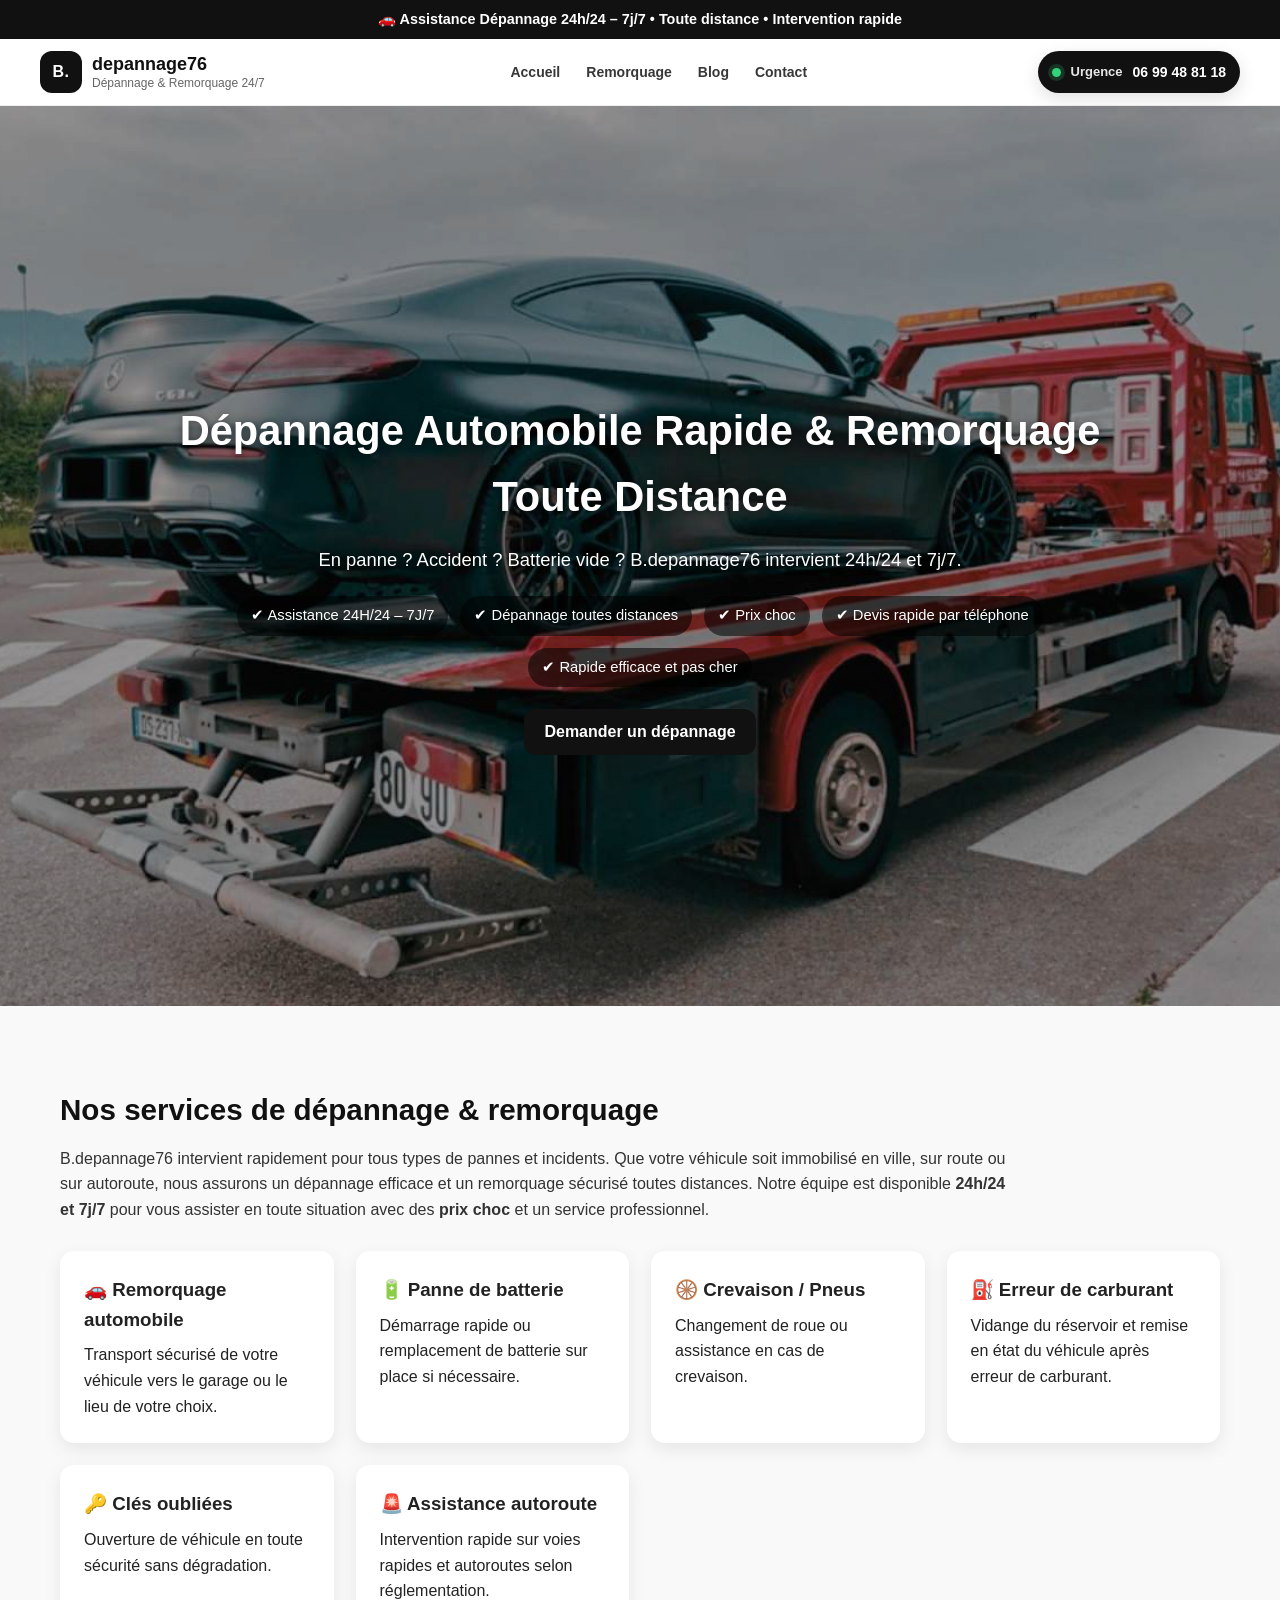
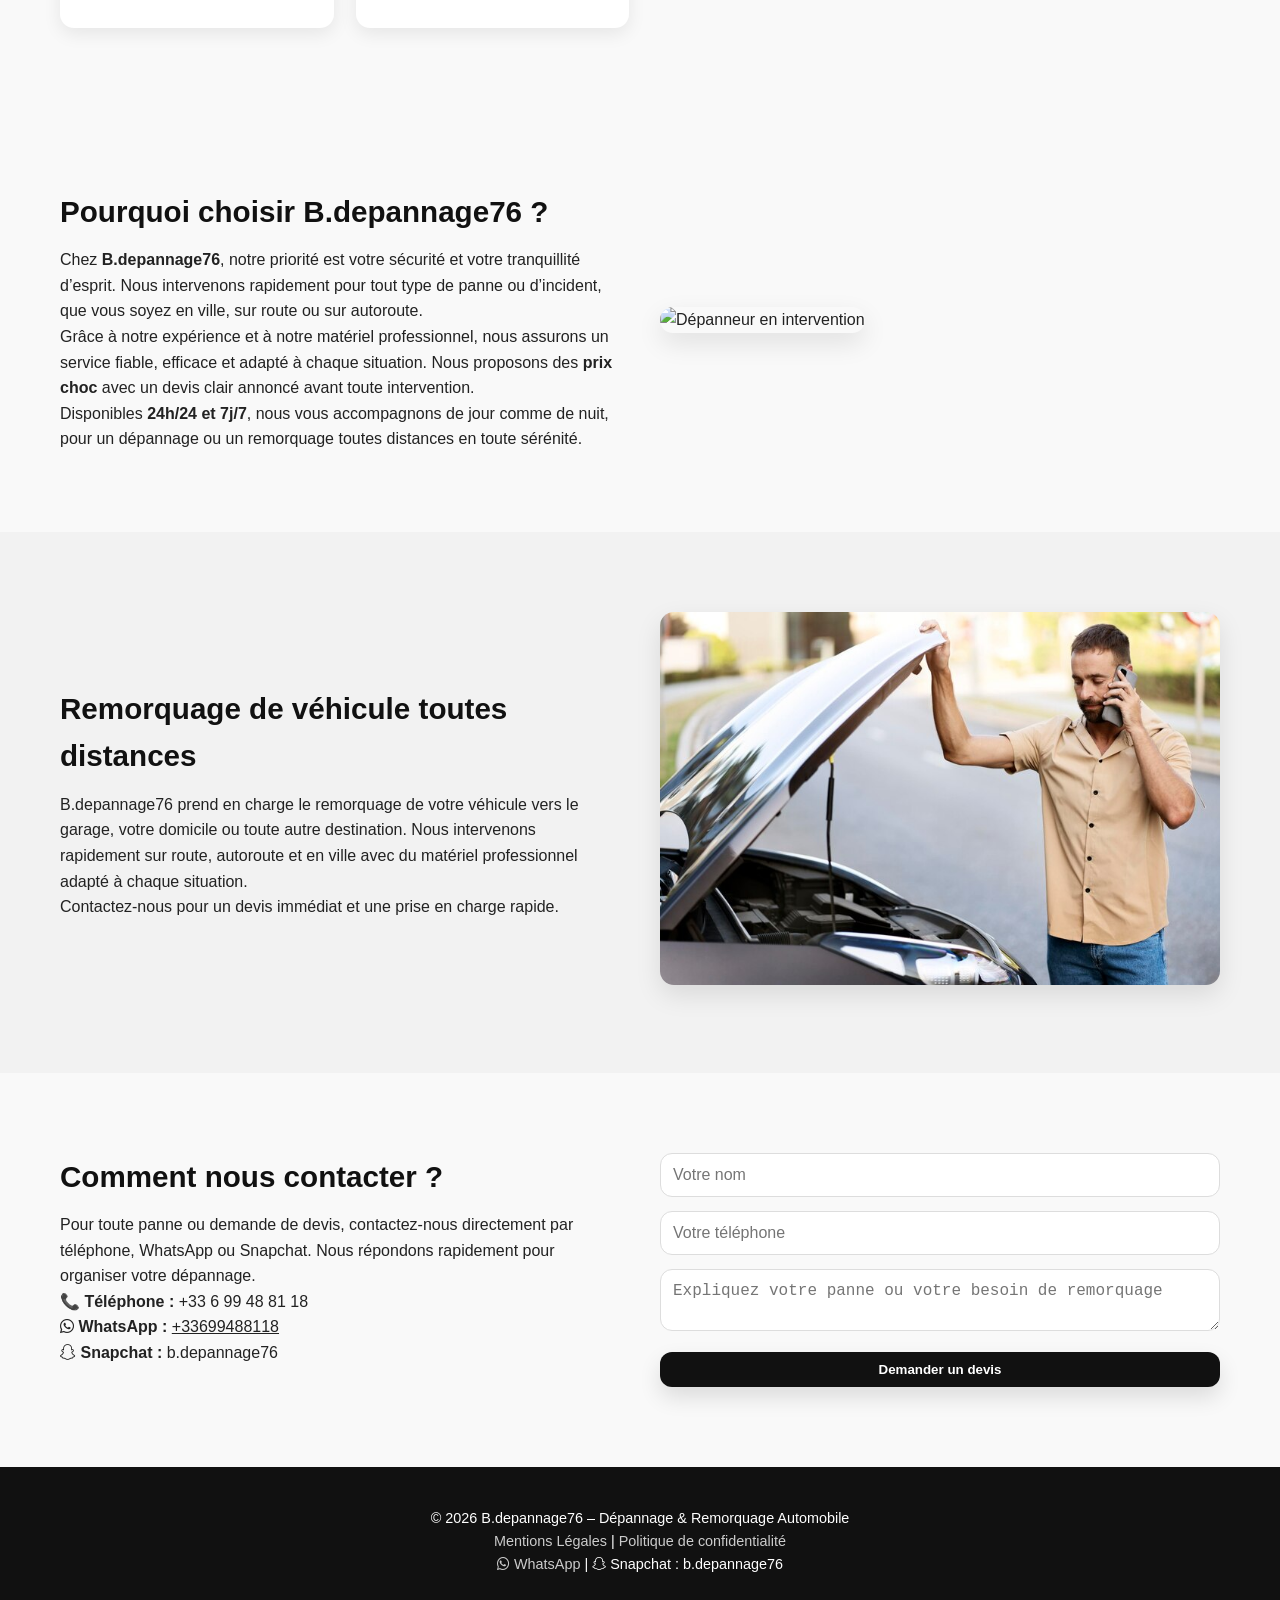
==== commit 9017ccbb: "Add files via upload" ====
--- a/index.html
+++ b/index.html
@@ -218,7 +218,7 @@
   <footer class="footer">
     <p>© 2026 B.depannage76 – Dépannage & Remorquage Automobile</p>
     <p>
-      <a href="#">Mentions Légales</a> |
+      <a href="mention.html">Mentions Légales</a> |
       <a href="#">Politique de confidentialité</a>
     </p>
     <p>
--- a/Design/style.css
+++ b/Design/style.css
@@ -9,18 +9,8 @@
   color:#222;
   background:#f9f9f9;
 }
-
-/* liens : pas de bleu/violet */
-a,
-a:visited,
-a:hover,
-a:active{
-  color:inherit;
-  text-decoration:none;
-}
-
-/* images */
-img{max-width:100%;display:block}
+a{color:inherit}
+a:visited{color:inherit}
 
 /* =========================================================
    CONTAINER
@@ -28,7 +18,7 @@
 .container{
   width:100%;
   max-width:1200px;
-  margin:0 auto;
+  margin:auto;
   padding:0 20px;
 }
 
@@ -45,7 +35,7 @@
 }
 
 /* =========================================================
-   HEADER PRO (ton HTML .site-header)
+   HEADER PRO (compatible avec ton HTML .site-header)
 ========================================================= */
 .site-header{
   position:sticky;
@@ -54,7 +44,6 @@
   background:rgba(255,255,255,.92);
   backdrop-filter:blur(10px);
   border-bottom:1px solid rgba(0,0,0,.06);
-  will-change:transform;
 }
 
 .header-inner{
@@ -183,15 +172,13 @@
 .menu-bars::before{top:-6px}
 .menu-bars::after{top:6px}
 
-/* Mobile menu (avec animation) */
+/* Mobile menu panel */
 .mobile-menu{
+  display:none;
   border-top:1px solid rgba(0,0,0,.06);
   background:rgba(255,255,255,.98);
-  max-height:0;
-  overflow:hidden;
-  transition:max-height .28s ease;
-}
-.mobile-menu.open{max-height:520px}
+}
+.mobile-menu.open{display:block}
 
 .mobile-menu-inner{
   padding:14px 0 18px;
@@ -236,10 +223,7 @@
   color:#fff;
   box-shadow:0 10px 22px rgba(0,0,0,.12);
 }
-.btn-primary:hover{
-  transform:translateY(-1px);
-  box-shadow:0 14px 26px rgba(0,0,0,.16);
-}
+.btn-primary:hover{transform:translateY(-1px);box-shadow:0 14px 26px rgba(0,0,0,.16)}
 
 /* =========================================================
    HERO
@@ -304,6 +288,8 @@
 .section{padding:80px 0}
 .section-light{background:#f2f2f2}
 .section h2{font-size:1.85rem;margin-bottom:12px;color:#111}
+
+/* intro texte */
 .services-intro{margin-top:10px;color:#333;max-width:950px}
 
 /* =========================================================
@@ -361,7 +347,6 @@
   font-size:1rem;
   outline:none;
 }
-.contact-form textarea{min-height:120px;resize:vertical}
 .contact-form input:focus,
 .contact-form textarea:focus{border-color:#999}
 .contact-form button{width:100%}
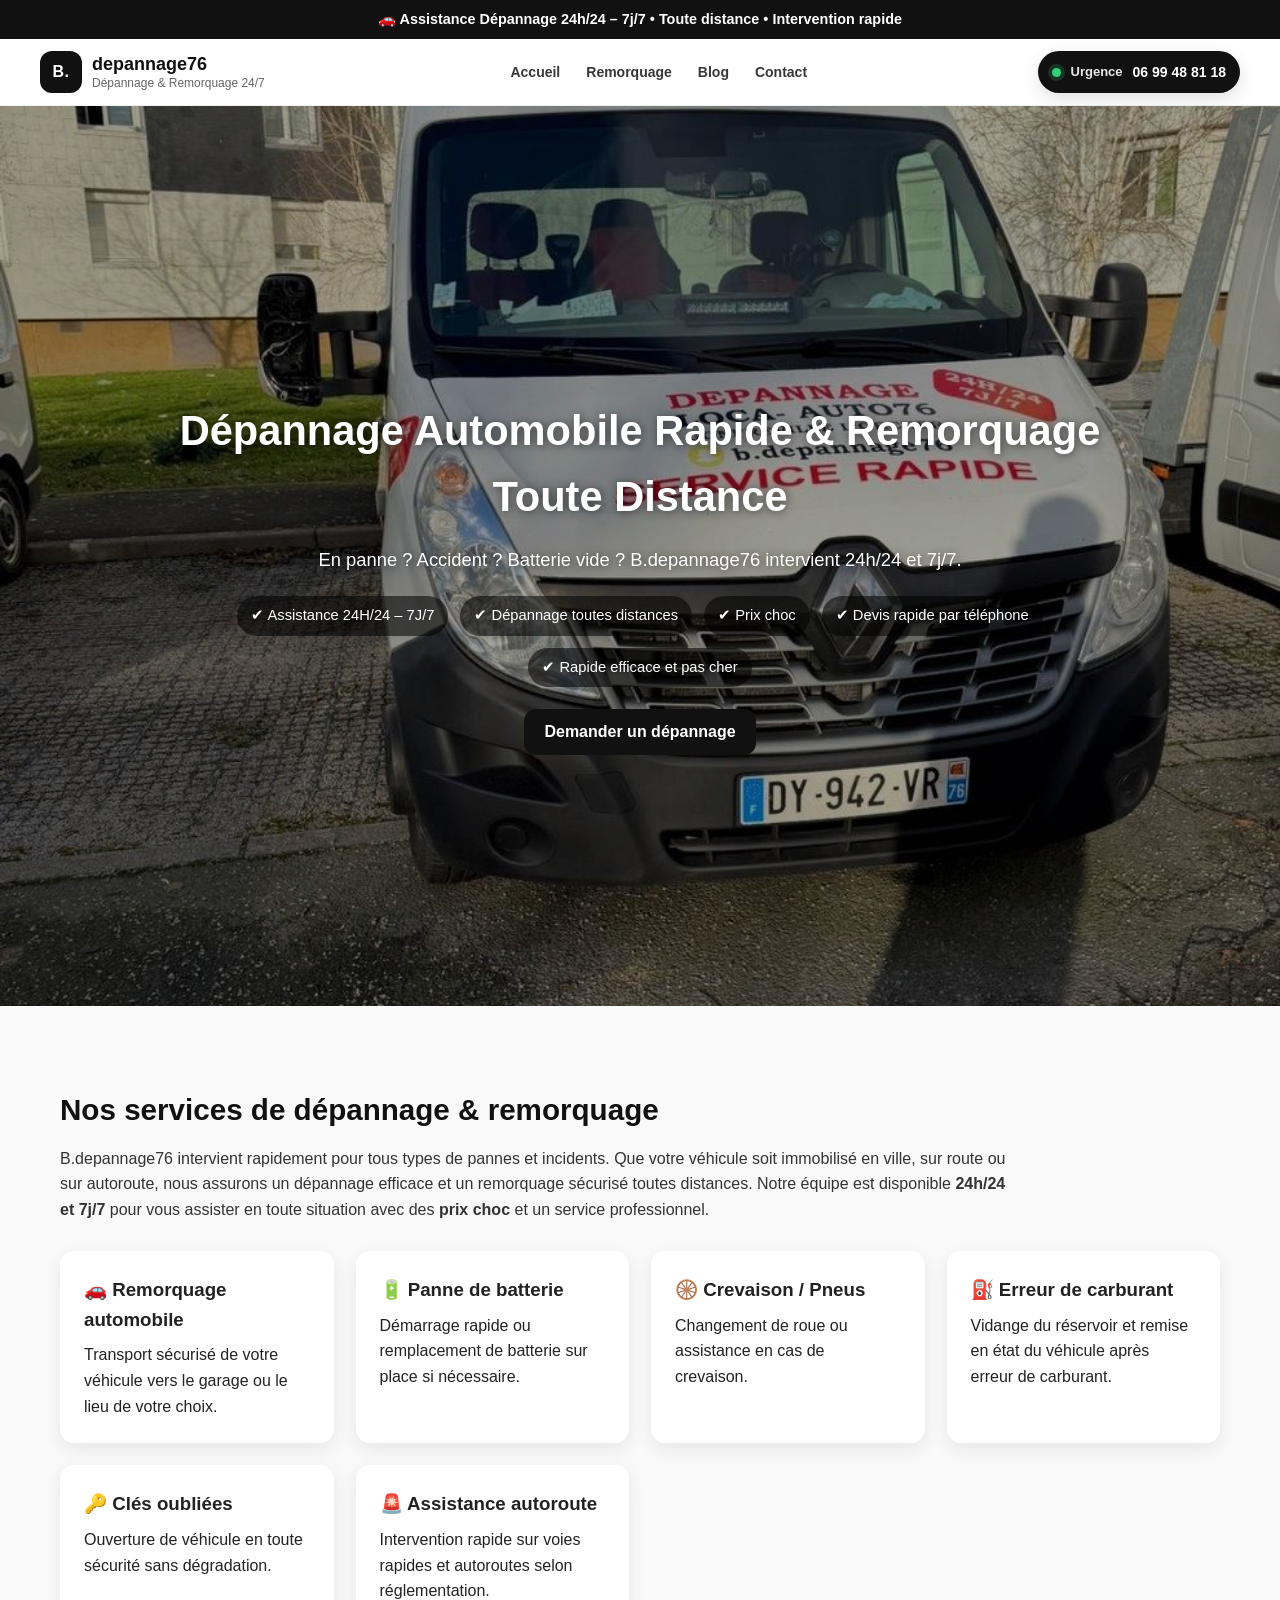
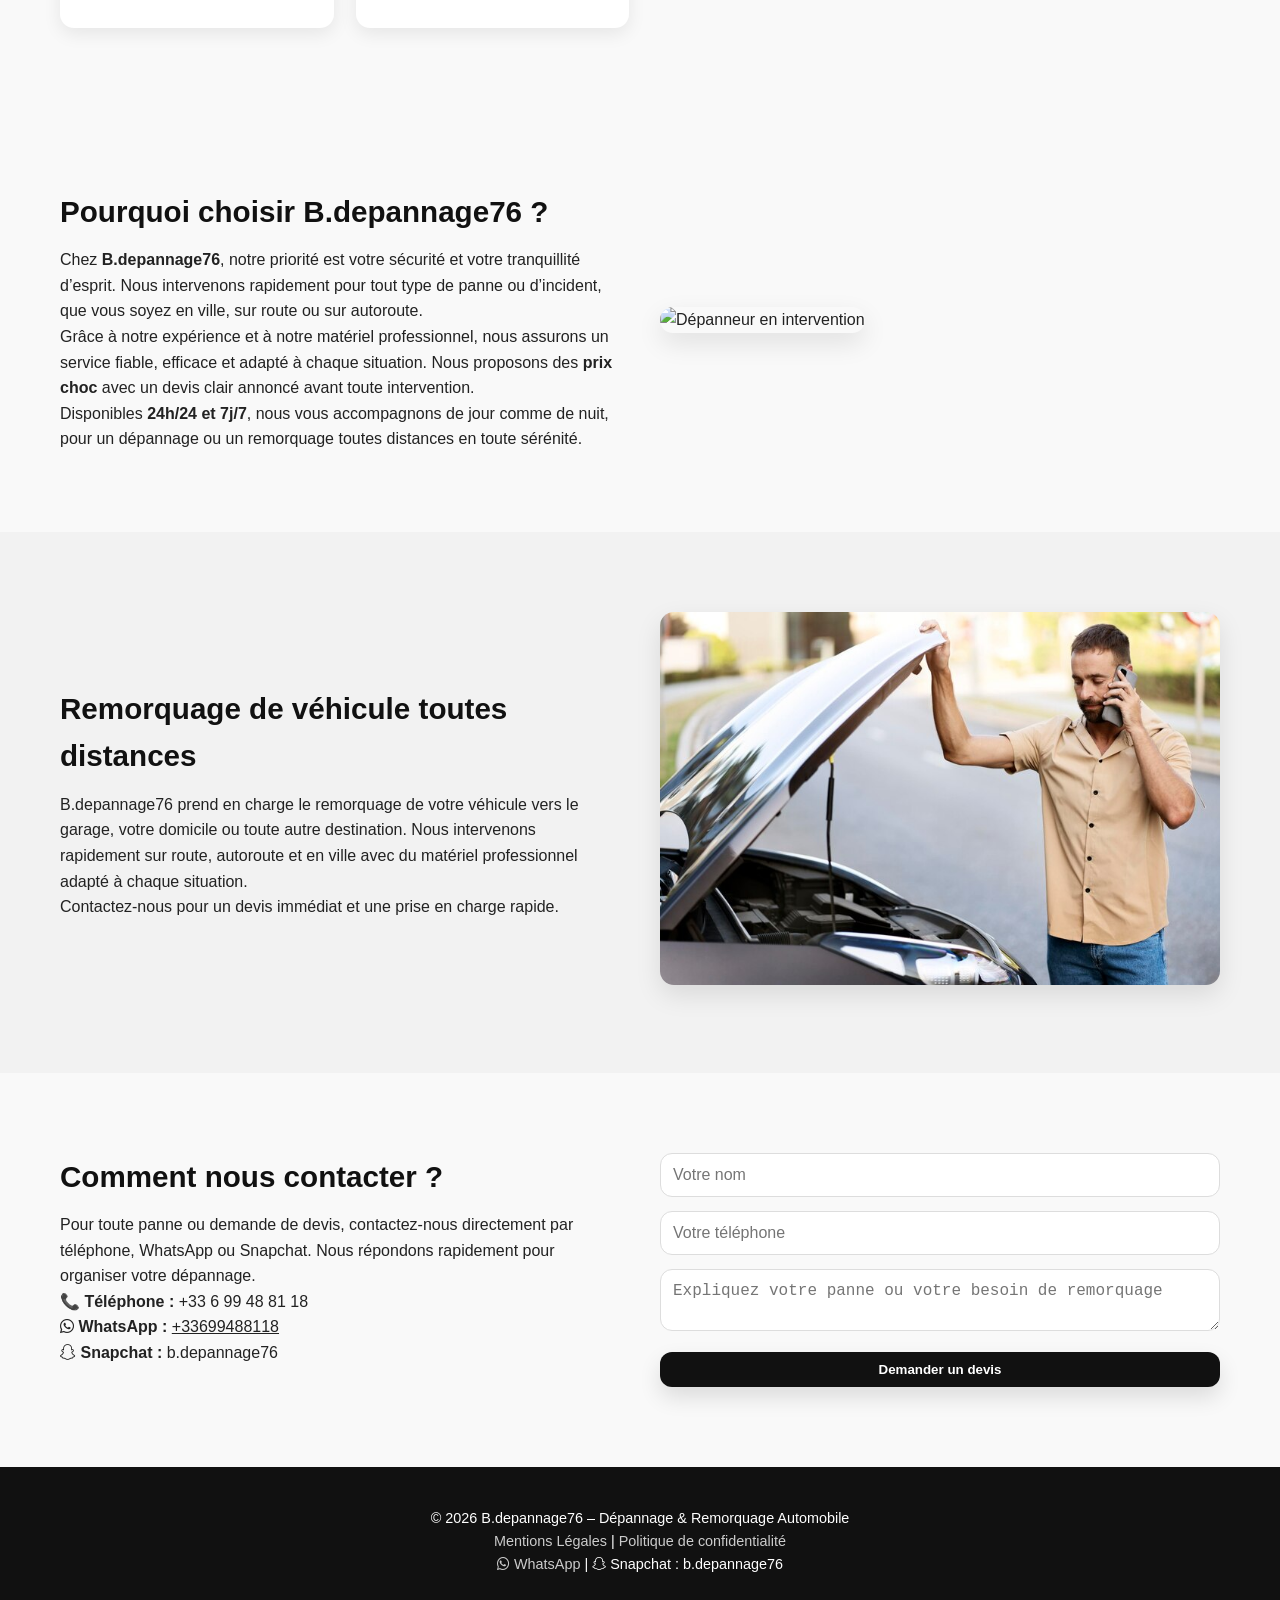
==== commit cb13bef4: "Add files via upload" ====
--- a/index.html
+++ b/index.html
@@ -69,7 +69,7 @@
 
   <!-- HERO -->
   <section class="hero">
-    <img src="Images/depannage.jpg" alt="Voiture dépannage" class="hero-img" />
+    <img src="Images/voiture1.jpg" alt="Voiture dépannage" class="hero-img" />
     <div class="hero-content">
       <h1>Dépannage Automobile Rapide & Remorquage Toute Distance</h1>
       <p>En panne ? Accident ? Batterie vide ? B.depannage76 intervient 24h/24 et 7j/7.</p>
@@ -219,7 +219,7 @@
     <p>© 2026 B.depannage76 – Dépannage & Remorquage Automobile</p>
     <p>
       <a href="mention.html">Mentions Légales</a> |
-      <a href="#">Politique de confidentialité</a>
+      <a href="politique.html">Politique de confidentialité</a>
     </p>
     <p>
       <a href="https://wa.me/33699488118" target="_blank" rel="noopener">
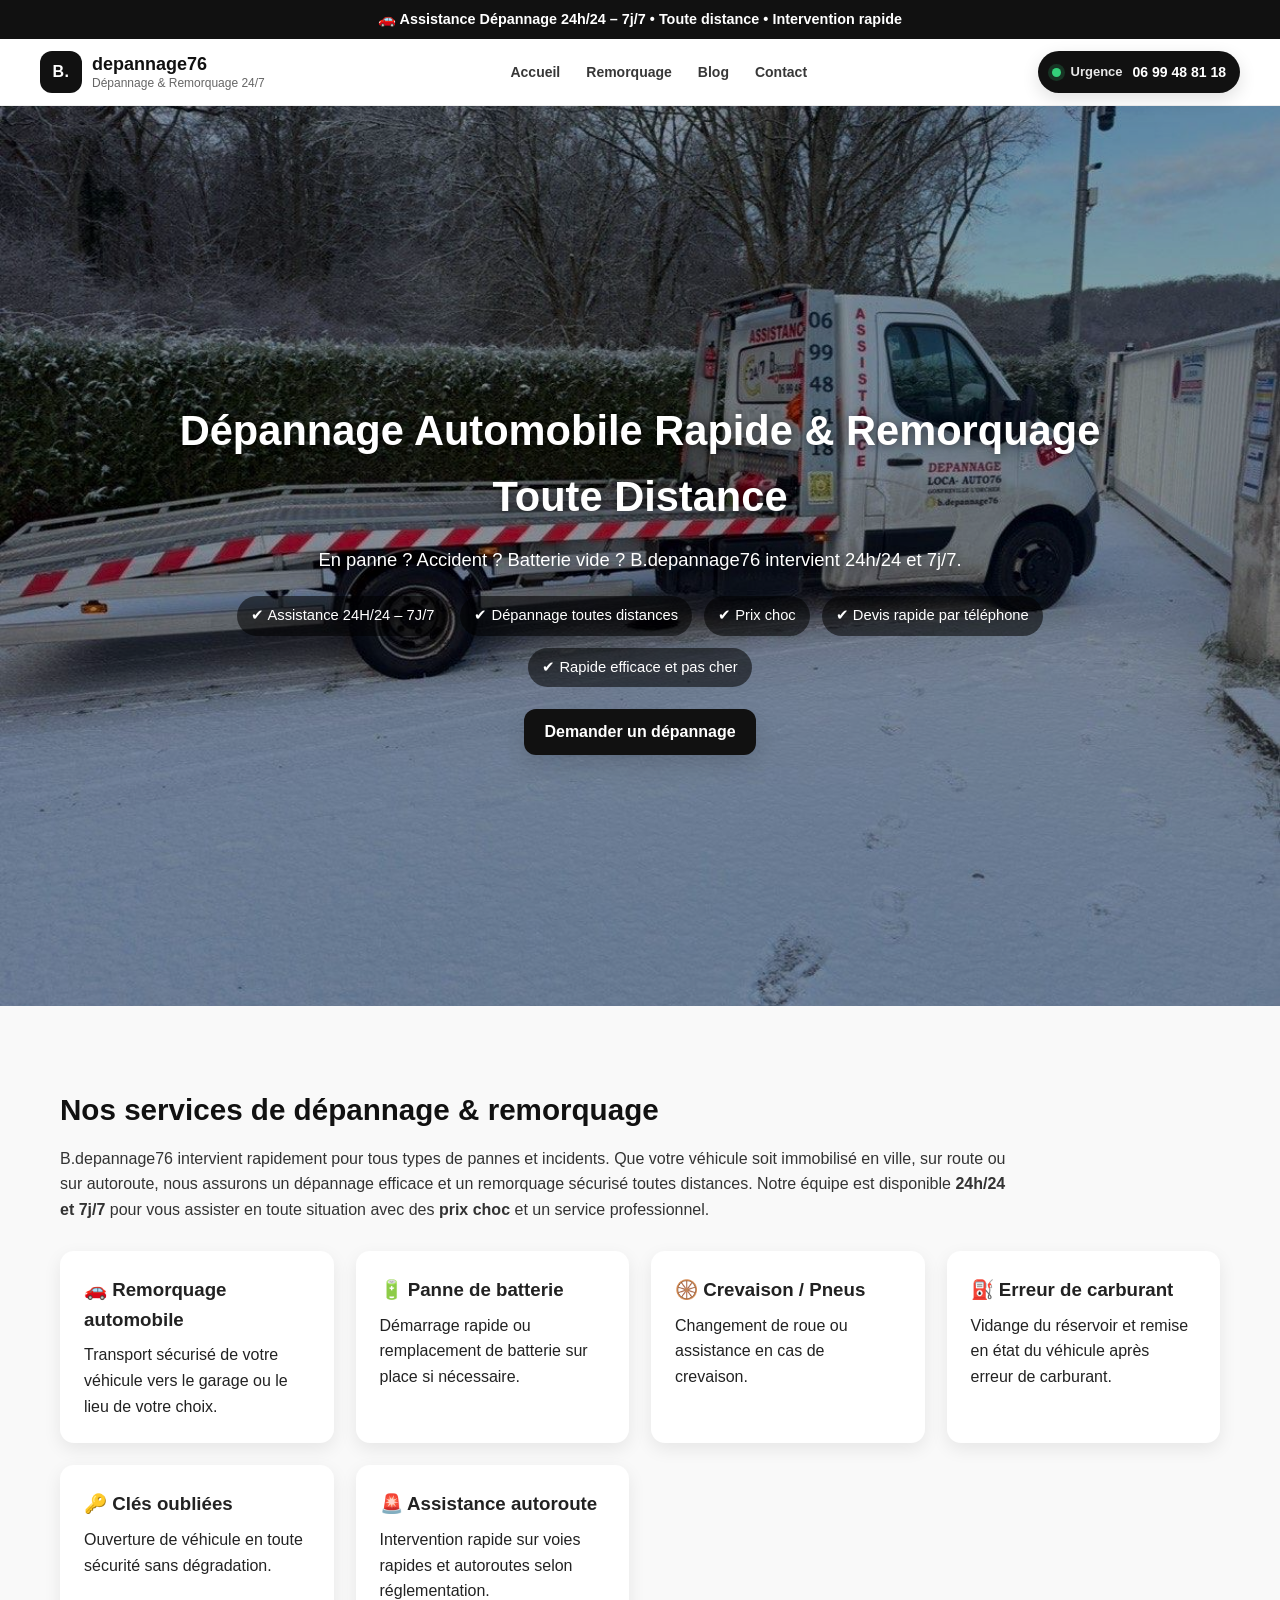
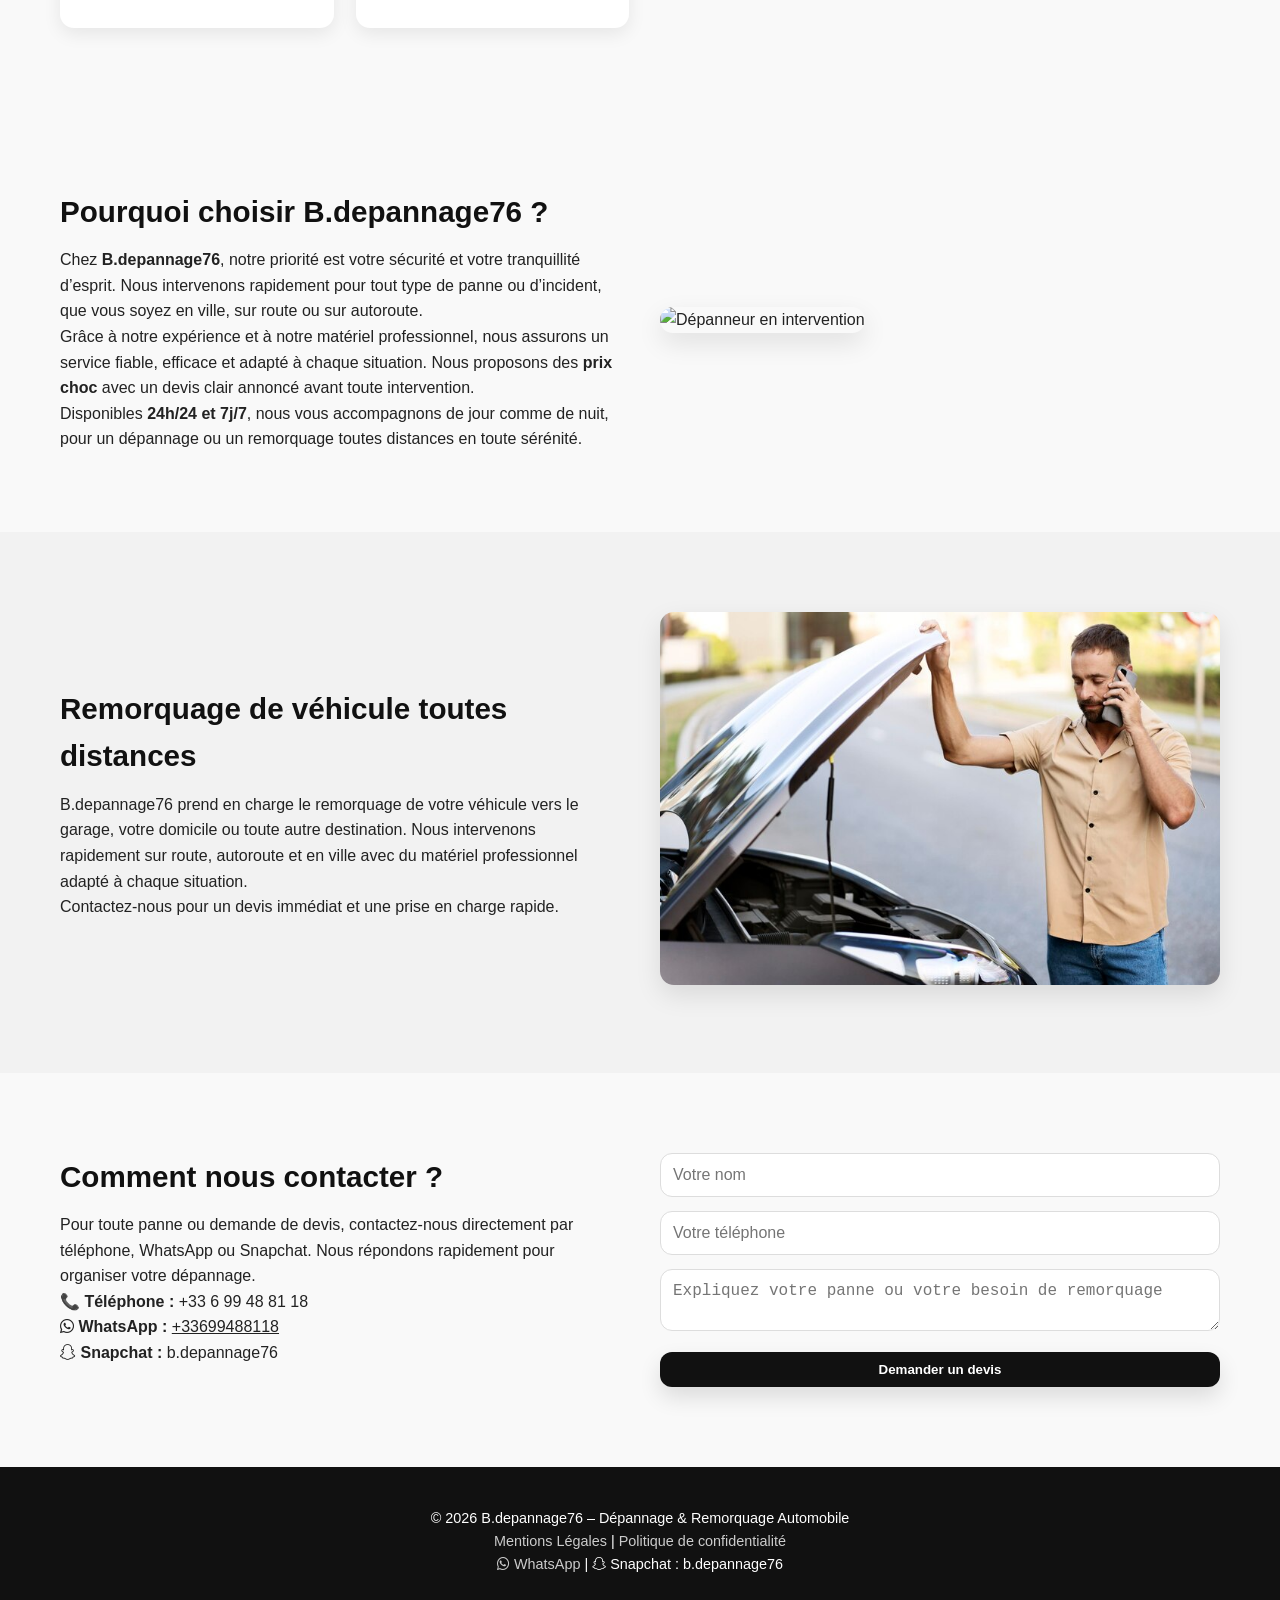
==== commit 2540670f: "Add files via upload" ====
--- a/index.html
+++ b/index.html
@@ -69,7 +69,7 @@
 
   <!-- HERO -->
   <section class="hero">
-    <img src="Images/voiture1.jpg" alt="Voiture dépannage" class="hero-img" />
+    <img src="Images/client.jpg" alt="Voiture dépannage" class="hero-img" />
     <div class="hero-content">
       <h1>Dépannage Automobile Rapide & Remorquage Toute Distance</h1>
       <p>En panne ? Accident ? Batterie vide ? B.depannage76 intervient 24h/24 et 7j/7.</p>
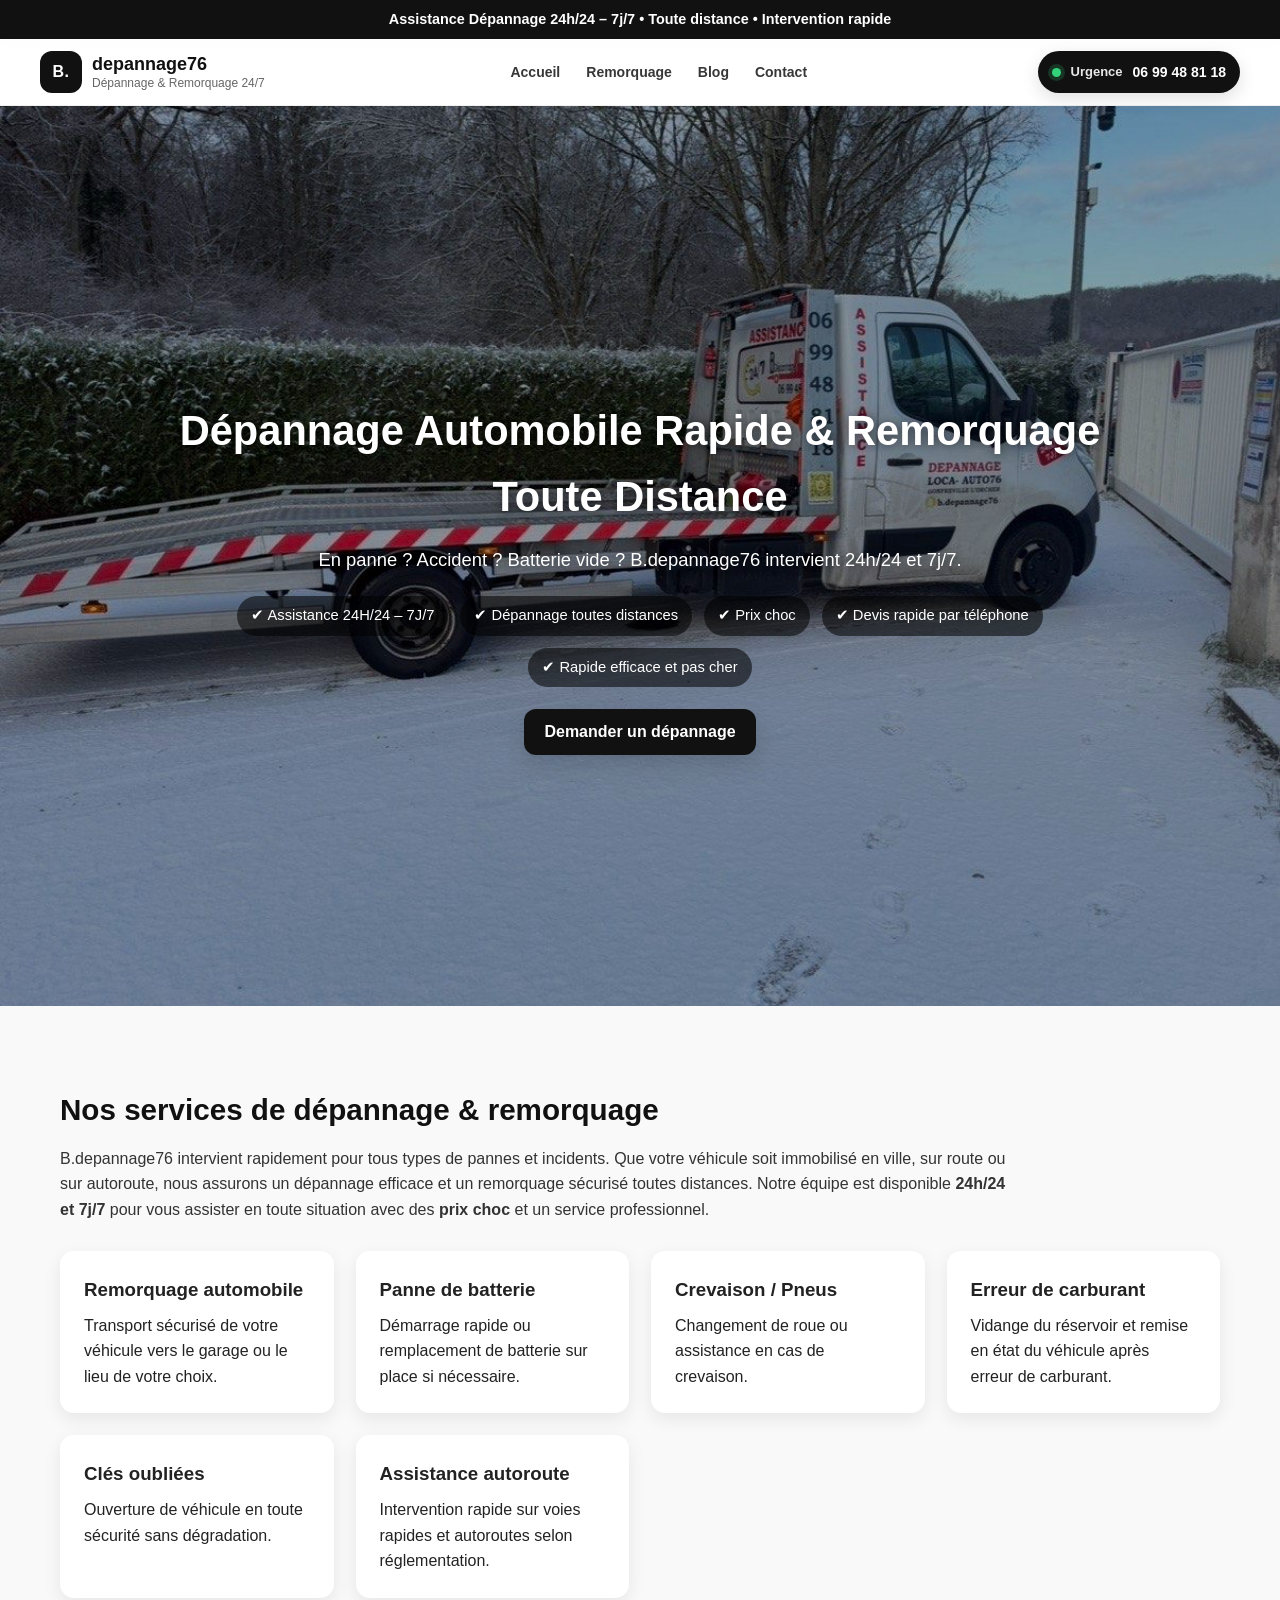
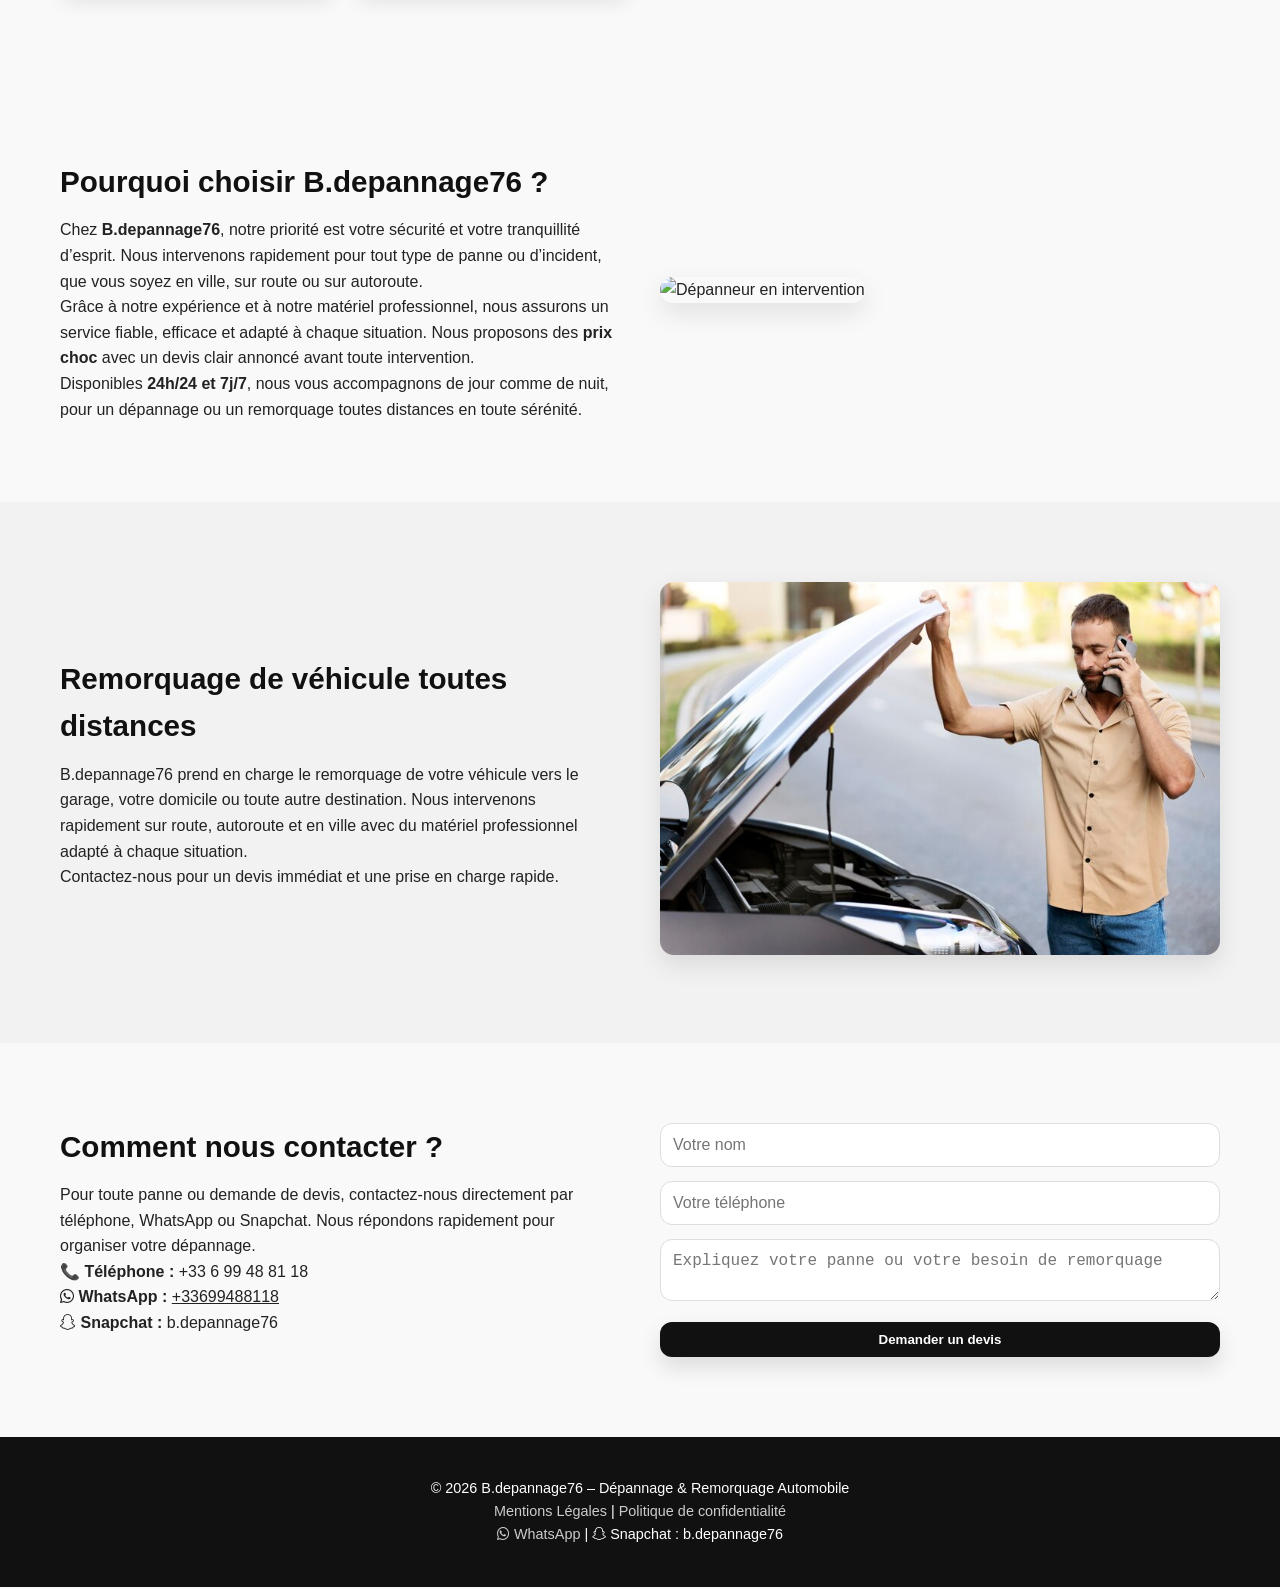
==== commit b1a18eb4: "Add files via upload" ====
--- a/index.html
+++ b/index.html
@@ -15,7 +15,7 @@
 
   <!-- TOPBAR -->
   <div class="topbar">
-    🚗 Assistance Dépannage 24h/24 – 7j/7 • Toute distance • Intervention rapide
+    Assistance Dépannage 24h/24 – 7j/7 • Toute distance • Intervention rapide
   </div>
 
   <!-- HEADER -->
@@ -101,32 +101,32 @@
 
       <div class="services-grid">
         <div class="service-box">
-          <h3>🚗 Remorquage automobile</h3>
+          <h3>Remorquage automobile</h3>
           <p>Transport sécurisé de votre véhicule vers le garage ou le lieu de votre choix.</p>
         </div>
 
         <div class="service-box">
-          <h3>🔋 Panne de batterie</h3>
+          <h3> Panne de batterie</h3>
           <p>Démarrage rapide ou remplacement de batterie sur place si nécessaire.</p>
         </div>
 
         <div class="service-box">
-          <h3>🛞 Crevaison / Pneus</h3>
+          <h3> Crevaison / Pneus</h3>
           <p>Changement de roue ou assistance en cas de crevaison.</p>
         </div>
 
         <div class="service-box">
-          <h3>⛽ Erreur de carburant</h3>
+          <h3> Erreur de carburant</h3>
           <p>Vidange du réservoir et remise en état du véhicule après erreur de carburant.</p>
         </div>
 
         <div class="service-box">
-          <h3>🔑 Clés oubliées</h3>
+          <h3> Clés oubliées</h3>
           <p>Ouverture de véhicule en toute sécurité sans dégradation.</p>
         </div>
 
         <div class="service-box">
-          <h3>🚨 Assistance autoroute</h3>
+          <h3> Assistance autoroute</h3>
           <p>Intervention rapide sur voies rapides et autoroutes selon réglementation.</p>
         </div>
       </div>
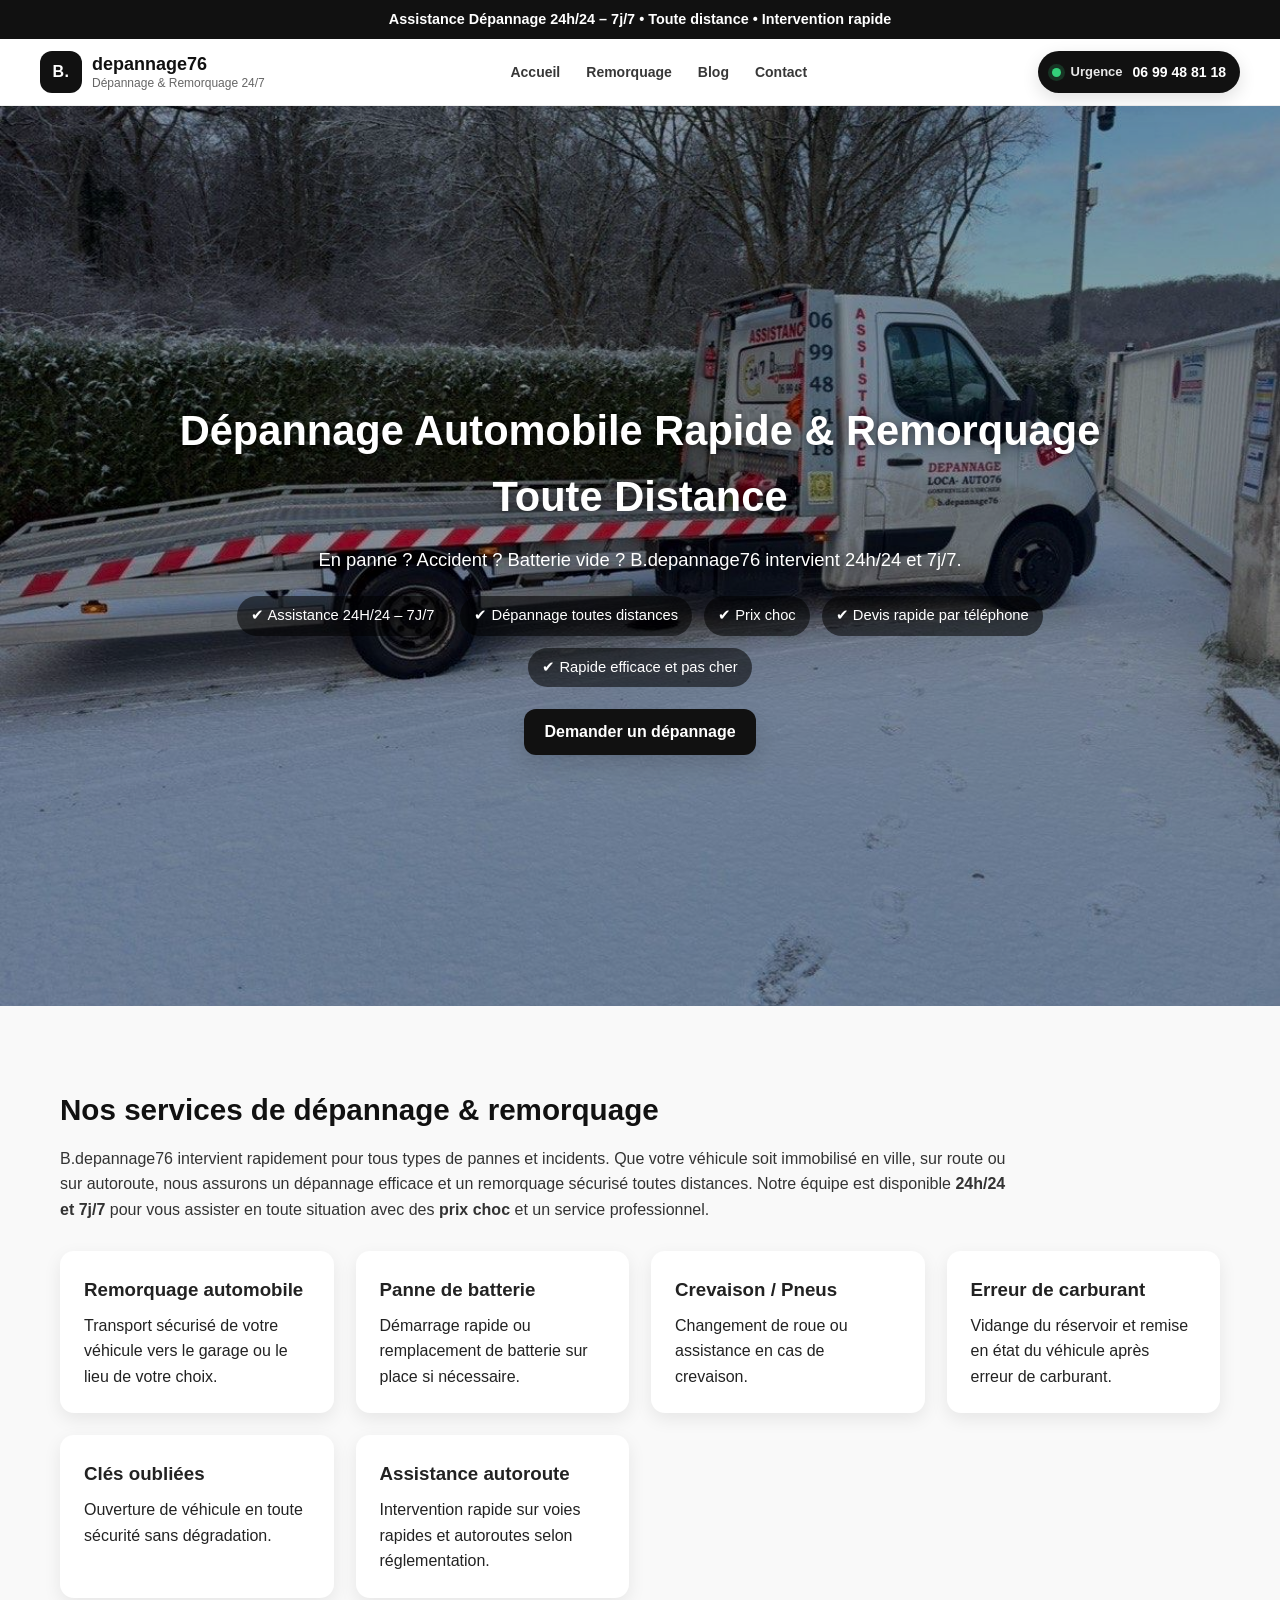
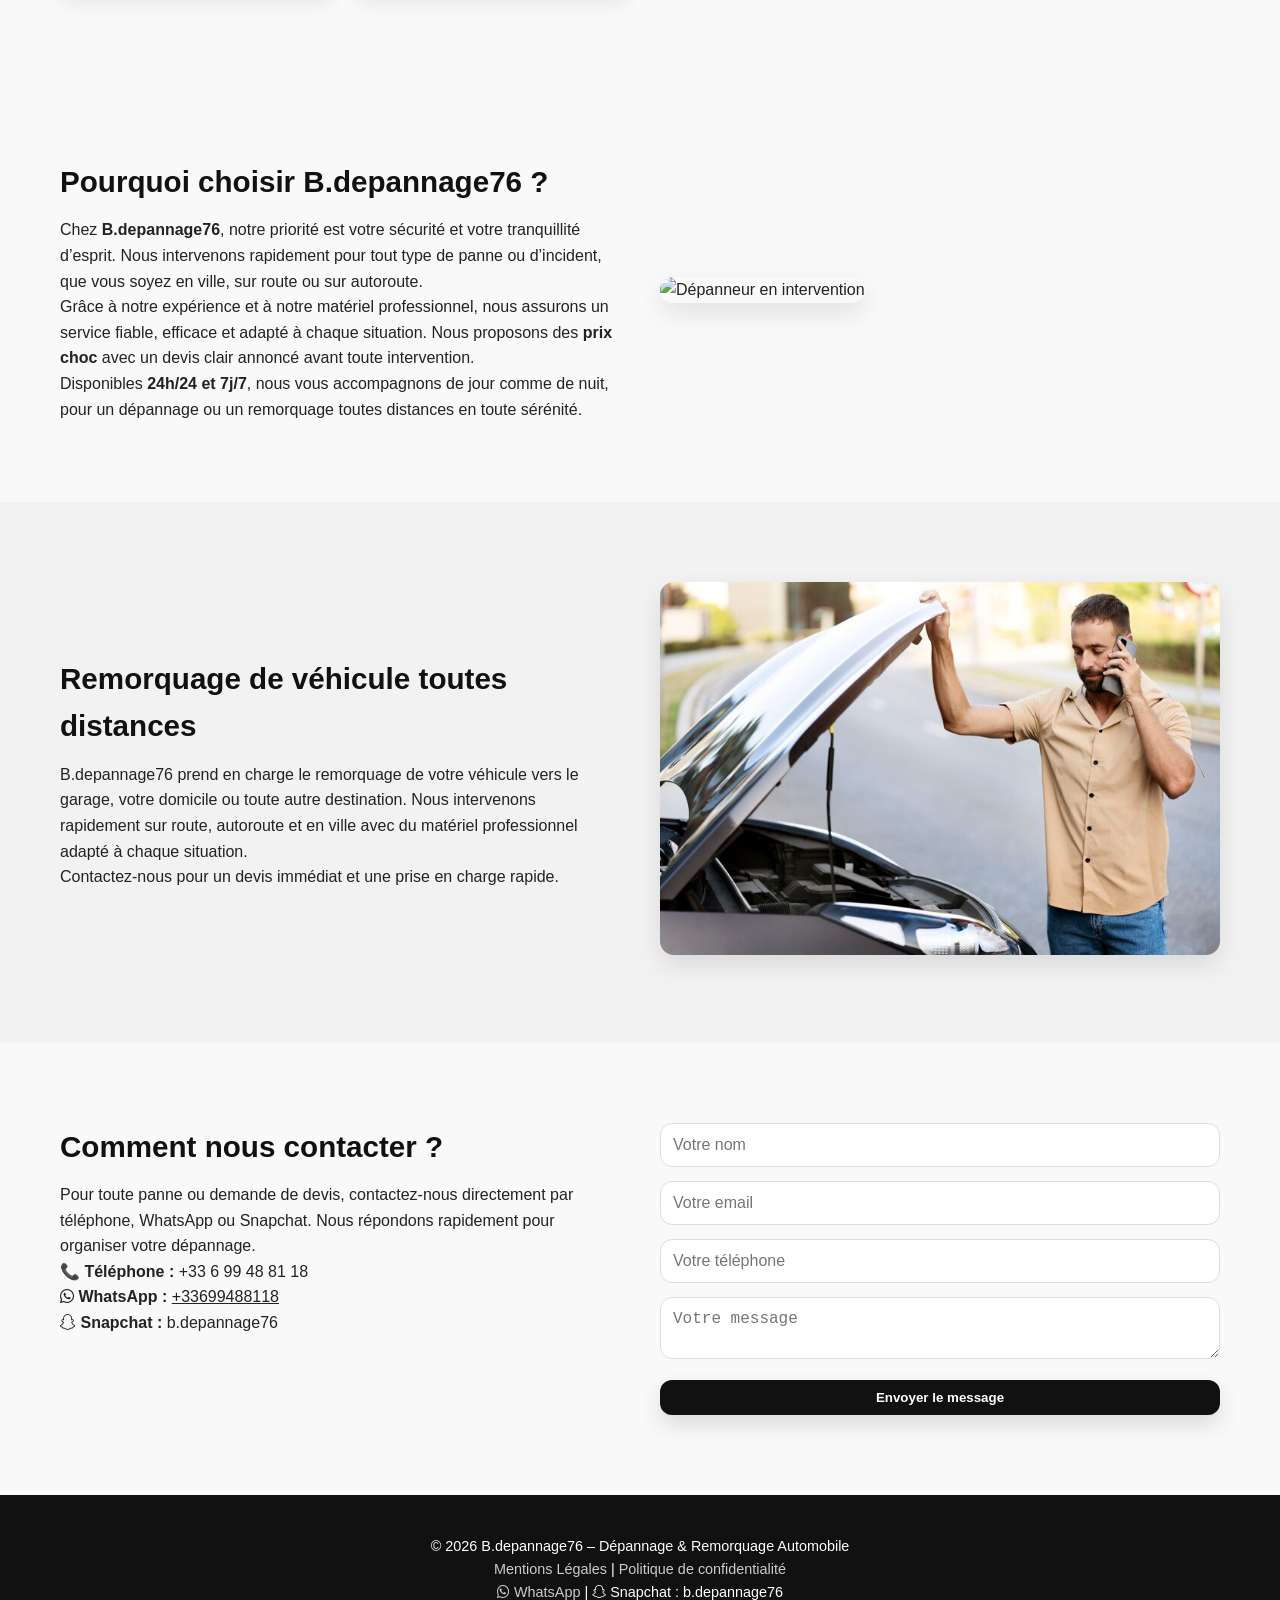
==== commit ff286415: "Add files via upload" ====
--- a/index.html
+++ b/index.html
@@ -205,11 +205,13 @@
         </p>
       </div>
 
+     <!-- Formulaire -->
       <form class="contact-form">
         <input type="text" placeholder="Votre nom" required />
+        <input type="email" placeholder="Votre email" required />
         <input type="tel" placeholder="Votre téléphone" required />
-        <textarea placeholder="Expliquez votre panne ou votre besoin de remorquage"></textarea>
-        <button type="submit" class="btn btn-primary">Demander un devis</button>
+        <textarea placeholder="Votre message" required></textarea>
+        <button type="submit" class="btn btn-primary">Envoyer le message</button>
       </form>
     </div>
   </section>
